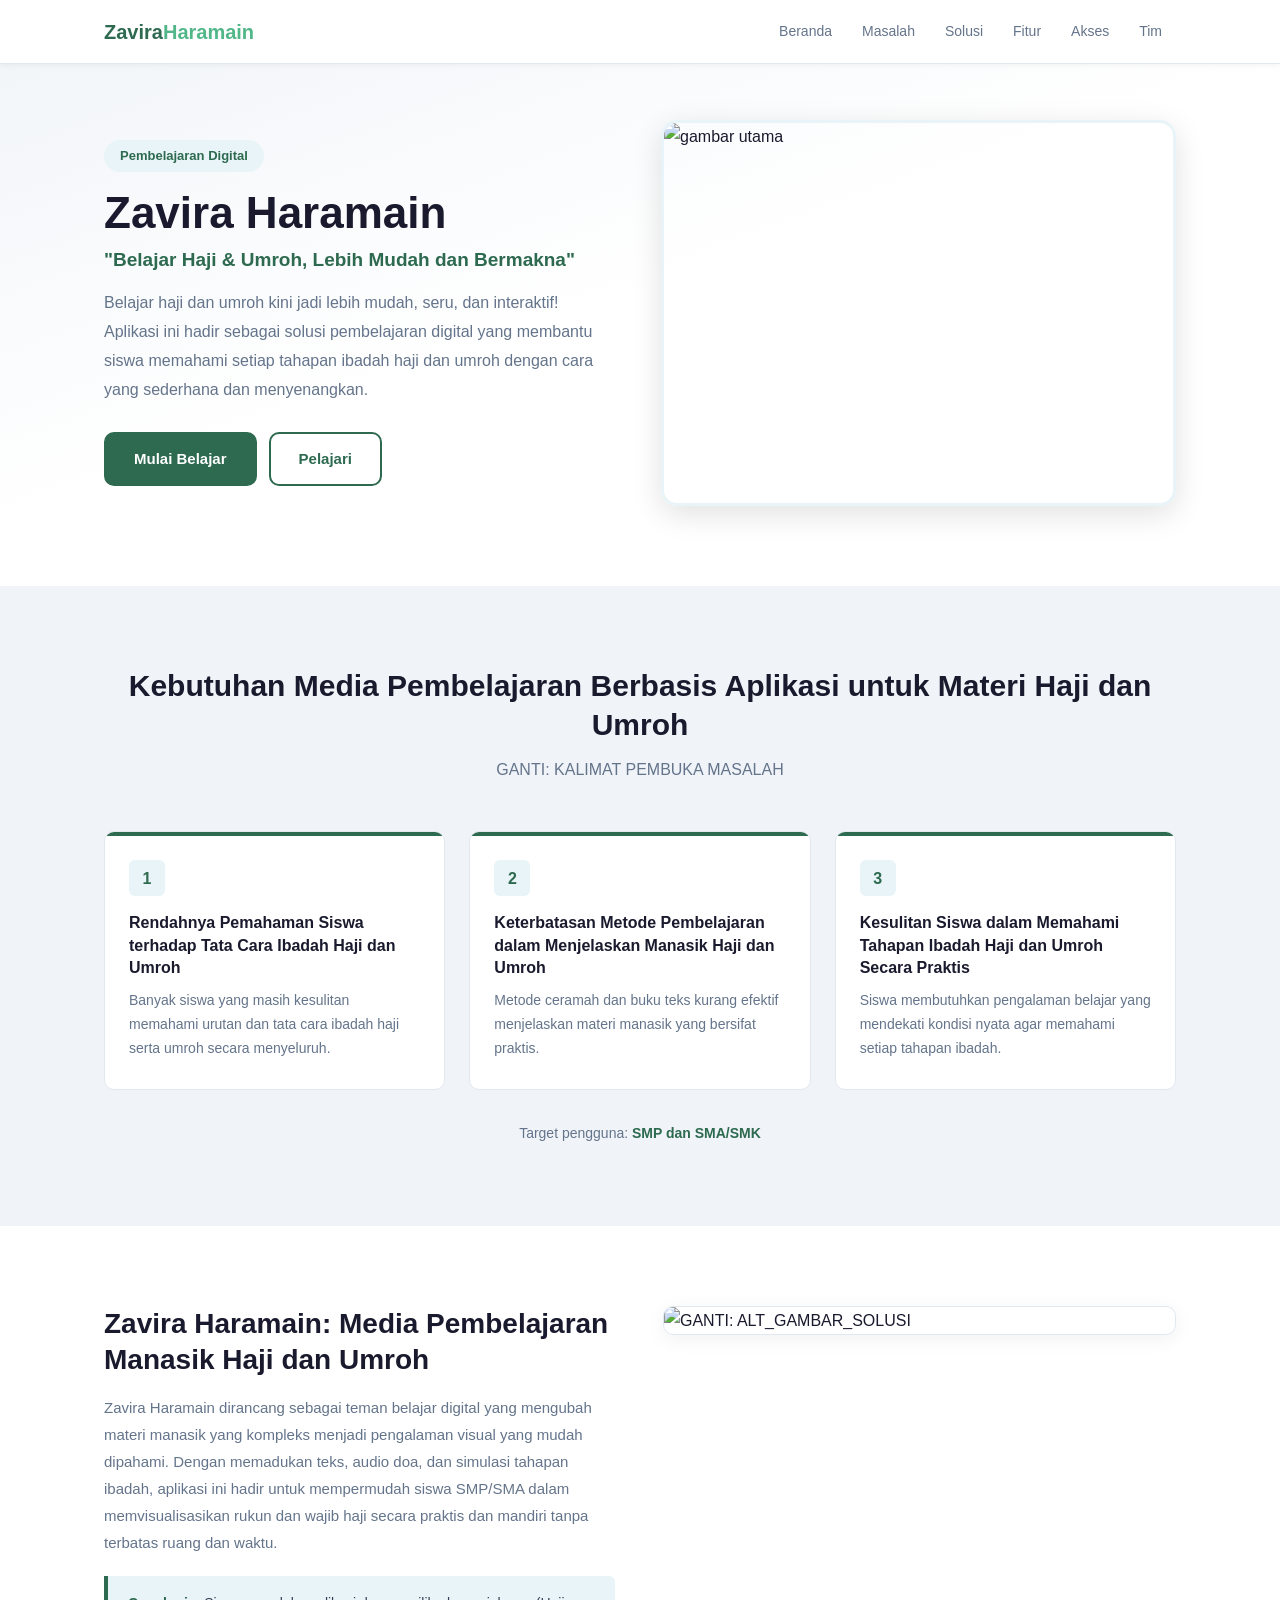
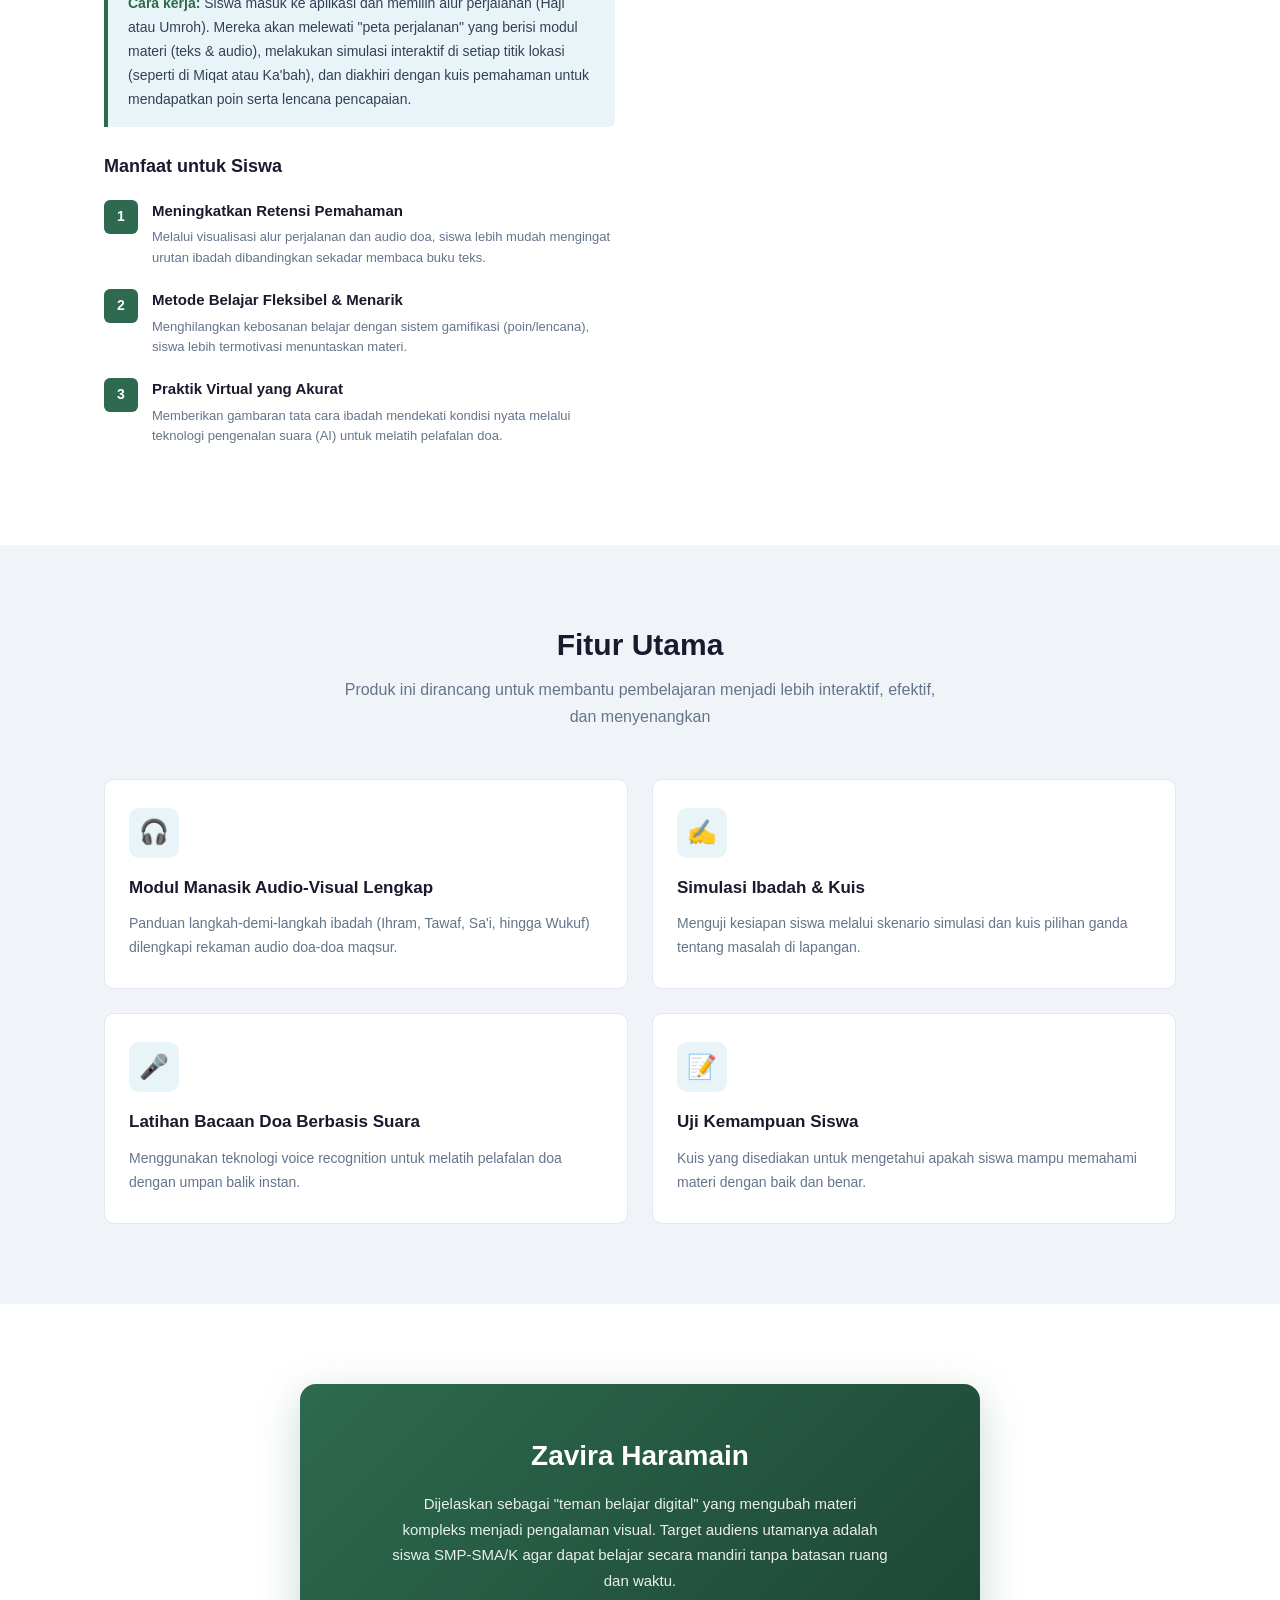
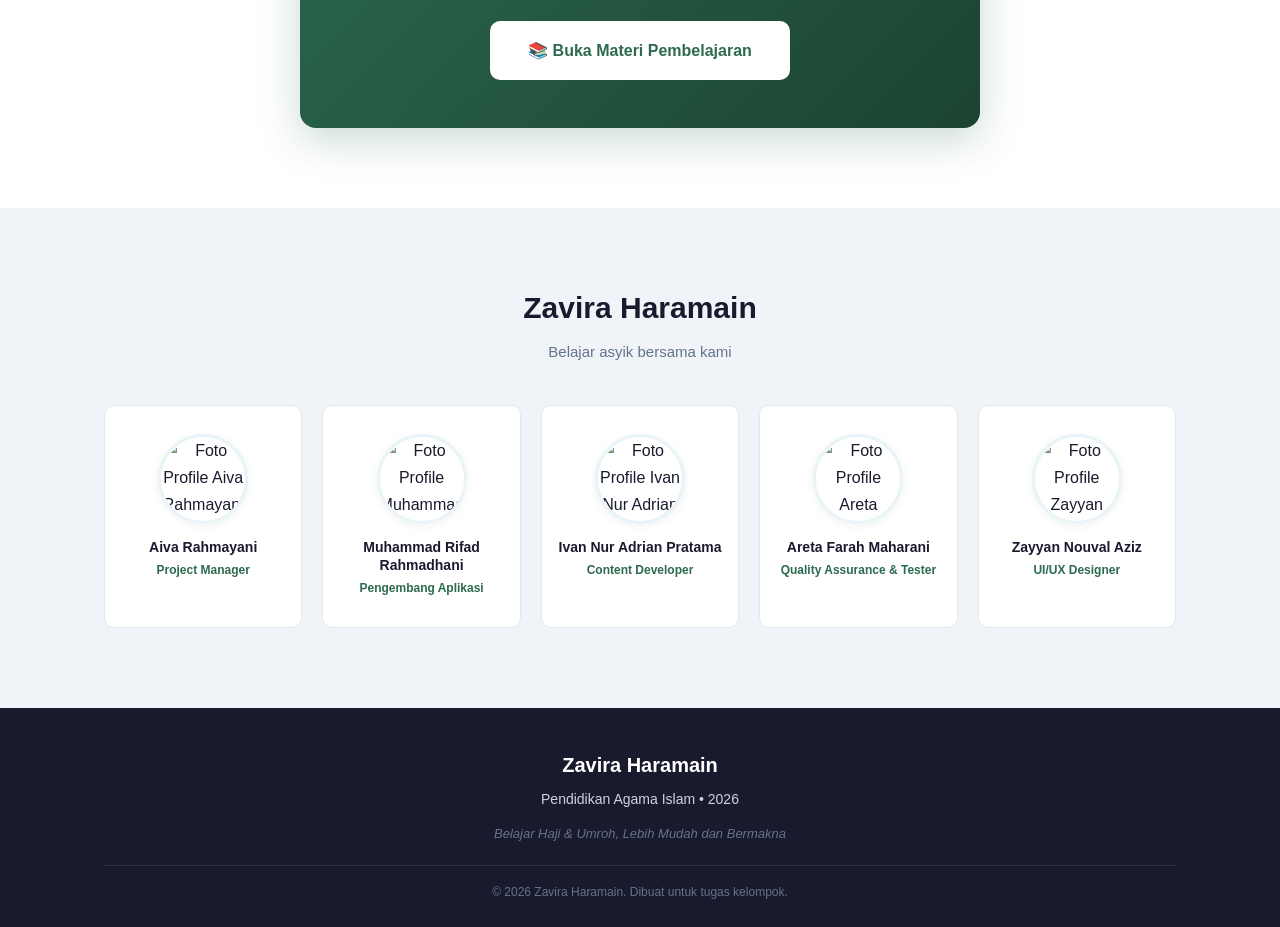
==== index.html @ 63aa4650 "Add files via upload" ====
<!DOCTYPE html>
<html lang="id">
<head>
    <meta charset="UTF-8">
    <meta name="viewport" content="width=device-width, initial-scale=1.0">
    <title>Zavira Haramain — Belajar Haji & Umroh</title>
    <!-- Menghubungkan ke file CSS eksternal -->
    <link rel="stylesheet" href="style.css">
</head>
<body>

    <!-- ================================
         NAVBAR
         Tetap di atas, berisi link ke section
         ================================ -->
    <nav class="navbar" id="navbar">
        <div class="container navbar-inner">
            <!-- Logo / Brand -->
            <a href="#hero" class="navbar-brand">Zavira<span>Haramain</span></a>

            <!-- Menu Navigasi -->
            <div class="navbar-menu" id="navbarMenu">
                <a href="#hero">Beranda</a>
                <a href="#masalah">Masalah</a>
                <a href="#solusi">Solusi</a>
                <a href="#fitur">Fitur</a>
                <a href="#akses">Akses</a>
                <a href="#tim">Tim</a>
            </div>

            <!-- Hamburger Menu (muncul di mobile) -->
            <button class="navbar-hamburger" id="navbarHamburger" aria-label="Menu navigasi">
                <span></span>
                <span></span>
                <span></span>
            </button>
        </div>
    </nav>

    <!-- ================================
         SECTION 1: HERO
         Layout 2 kolom: teks kiri, gambar kanan
         ================================ -->
    <section class="section hero" id="hero">
        <div class="container hero-inner">
            <div class="hero-text animate-on-scroll">
                <span class="hero-badge">Pembelajaran Digital</span>
                <h1 class="hero-title">Zavira Haramain</h1>
                <p class="hero-tagline">"Belajar Haji & Umroh, Lebih Mudah dan Bermakna"</p>
                <p class="hero-desc">
                    Belajar haji dan umroh kini jadi lebih mudah, seru, dan interaktif!
                    Aplikasi ini hadir sebagai solusi pembelajaran digital yang membantu
                    siswa memahami setiap tahapan ibadah haji dan umroh dengan cara
                    yang sederhana dan menyenangkan.
                </p>
                <div class="btn-group">
                    <a href="#akses" class="btn btn-primary">Mulai Belajar</a>
                    <a href="#masalah" class="btn btn-outline">Pelajari</a>
                </div>
            </div>
            <div class="hero-image animate-on-scroll">
                <img src="https://drive.google.com/uc?export=view&id=1K_6tNKHN63Ys8uHZ49PhXKnGrekxV0Iz"
                     alt="gambar utama">
            </div>
        </div>
    </section>

    <!-- ================================
         SECTION 2: MASALAH
         3 card masalah dalam grid
         ================================ -->
    <section class="section section-alt" id="masalah">
        <div class="container">
            <h2 class="section-title animate-on-scroll">
                Kebutuhan Media Pembelajaran Berbasis Aplikasi untuk Materi Haji dan Umroh
            </h2>
            <p class="section-desc animate-on-scroll">
                GANTI: KALIMAT PEMBUKA MASALAH
            </p>

            <div class="problem-cards">
                <!-- Masalah 1 -->
                <div class="problem-card animate-on-scroll">
                    <div class="problem-number">1</div>
                    <h3>Rendahnya Pemahaman Siswa terhadap Tata Cara Ibadah Haji dan Umroh</h3>
                    <p>Banyak siswa yang masih kesulitan memahami urutan dan tata cara ibadah haji serta umroh secara menyeluruh.</p>
                </div>
                <!-- Masalah 2 -->
                <div class="problem-card animate-on-scroll">
                    <div class="problem-number">2</div>
                    <h3>Keterbatasan Metode Pembelajaran dalam Menjelaskan Manasik Haji dan Umroh</h3>
                    <p>Metode ceramah dan buku teks kurang efektif menjelaskan materi manasik yang bersifat praktis.</p>
                </div>
                <!-- Masalah 3 -->
                <div class="problem-card animate-on-scroll">
                    <div class="problem-number">3</div>
                    <h3>Kesulitan Siswa dalam Memahami Tahapan Ibadah Haji dan Umroh Secara Praktis</h3>
                    <p>Siswa membutuhkan pengalaman belajar yang mendekati kondisi nyata agar memahami setiap tahapan ibadah.</p>
                </div>
            </div>

            <p class="problem-target animate-on-scroll">
                Target pengguna: <strong>SMP dan SMA/SMK</strong>
            </p>
        </div>
    </section>

    <!-- ================================
         SECTION 3: SOLUSI
         Teks kiri, gambar kanan
         ================================ -->
    <section class="section" id="solusi">
        <div class="container solusi-inner">
            <div class="solution-text animate-on-scroll">
                <h2>Zavira Haramain: Media Pembelajaran Manasik Haji dan Umroh</h2>
                <p>
                    Zavira Haramain dirancang sebagai teman belajar digital yang mengubah
                    materi manasik yang kompleks menjadi pengalaman visual yang mudah dipahami.
                    Dengan memadukan teks, audio doa, dan simulasi tahapan ibadah, aplikasi
                    ini hadir untuk mempermudah siswa SMP/SMA dalam memvisualisasikan rukun
                    dan wajib haji secara praktis dan mandiri tanpa terbatas ruang dan waktu.
                </p>
                <div class="solution-cara">
                    <strong>Cara kerja:</strong> Siswa masuk ke aplikasi dan memilih alur
                    perjalanan (Haji atau Umroh). Mereka akan melewati "peta perjalanan"
                    yang berisi modul materi (teks & audio), melakukan simulasi interaktif
                    di setiap titik lokasi (seperti di Miqat atau Ka'bah), dan diakhiri
                    dengan kuis pemahaman untuk mendapatkan poin serta lencana pencapaian.
                </div>
                <div class="solution-benefits">
                    <h3>Manfaat untuk Siswa</h3>
                    <div class="benefit-item">
                        <div class="benefit-icon">1</div>
                        <div>
                            <h4>Meningkatkan Retensi Pemahaman</h4>
                            <p>Melalui visualisasi alur perjalanan dan audio doa, siswa lebih mudah mengingat urutan ibadah dibandingkan sekadar membaca buku teks.</p>
                        </div>
                    </div>
                    <div class="benefit-item">
                        <div class="benefit-icon">2</div>
                        <div>
                            <h4>Metode Belajar Fleksibel & Menarik</h4>
                            <p>Menghilangkan kebosanan belajar dengan sistem gamifikasi (poin/lencana), siswa lebih termotivasi menuntaskan materi.</p>
                        </div>
                    </div>
                    <div class="benefit-item">
                        <div class="benefit-icon">3</div>
                        <div>
                            <h4>Praktik Virtual yang Akurat</h4>
                            <p>Memberikan gambaran tata cara ibadah mendekati kondisi nyata melalui teknologi pengenalan suara (AI) untuk melatih pelafalan doa.</p>
                        </div>
                    </div>
                </div>
            </div>
            <div class="solution-image animate-on-scroll">
                <img src="https://i.ibb.co.com/tMdWK4Q1/Chat-GPT-Image-28-Apr-2026-22-01-22.png"
                     alt="GANTI: ALT_GAMBAR_SOLUSI">
            </div>
        </div>
    </section>

    <!-- ================================
         SECTION 4: FITUR UTAMA
         Grid 2x2 card fitur
         ================================ -->
    <section class="section section-alt" id="fitur">
        <div class="container">
            <h2 class="section-title animate-on-scroll">Fitur Utama</h2>
            <p class="section-desc animate-on-scroll">
                Produk ini dirancang untuk membantu pembelajaran menjadi lebih interaktif, efektif, dan menyenangkan
            </p>
            <div class="features-grid">
                <div class="feature-card animate-on-scroll">
                    <div class="feature-icon">&#127911;</div>
                    <h3>Modul Manasik Audio-Visual Lengkap</h3>
                    <p>Panduan langkah-demi-langkah ibadah (Ihram, Tawaf, Sa'i, hingga Wukuf) dilengkapi rekaman audio doa-doa maqsur.</p>
                </div>
                <div class="feature-card animate-on-scroll">
                    <div class="feature-icon">&#9997;&#65039;</div>
                    <h3>Simulasi Ibadah & Kuis</h3>
                    <p>Menguji kesiapan siswa melalui skenario simulasi dan kuis pilihan ganda tentang masalah di lapangan.</p>
                </div>
                <div class="feature-card animate-on-scroll">
                    <div class="feature-icon">&#127908;</div>
                    <h3>Latihan Bacaan Doa Berbasis Suara</h3>
                    <p>Menggunakan teknologi voice recognition untuk melatih pelafalan doa dengan umpan balik instan.</p>
                </div>
                <div class="feature-card animate-on-scroll">
                    <div class="feature-icon">&#128221;</div>
                    <h3>Uji Kemampuan Siswa</h3>
                    <p>Kuis yang disediakan untuk mengetahui apakah siswa mampu memahami materi dengan baik dan benar.</p>
                </div>
            </div>
        </div>
    </section>

    <!-- ================================
         SECTION 5: AKSES PRODUK / DEMO
         Tombol akses yang menonjol
         ================================ -->
    <section class="section" id="akses">
        <div class="container">
            <div class="access-section animate-on-scroll">
                <div class="access-card">
                    <h2>Zavira Haramain</h2>
                    <p>
                        Dijelaskan sebagai "teman belajar digital" yang mengubah materi
                        kompleks menjadi pengalaman visual. Target audiens utamanya adalah
                        siswa SMP-SMA/K agar dapat belajar secara mandiri tanpa batasan
                        ruang dan waktu.
                    </p>
                    <!-- Tombol akses: mengarah ke belajar.html -->
                    <a href="belajar.html" class="btn btn-access">&#128218; Buka Materi Pembelajaran</a>
                </div>
            </div>
        </div>
    </section>

    <!-- ================================
         SECTION 6: TIM
         Card anggota dengan foto bulat
         ================================ -->
    <section class="section section-alt" id="tim">
        <div class="container">
            <h2 class="section-title animate-on-scroll">Zavira Haramain</h2>
            <p class="team-subtitle animate-on-scroll">Belajar asyik bersama kami</p>
            <div class="team-grid">
                <div class="team-card animate-on-scroll">
                    <img src="https://i.ibb.co.com/hRMTFq5f/Whats-App-Image-2026-04-20-at-08-05-43.jpg"
                         alt="Foto Profile Aiva Rahmayani" class="team-photo">
                    <h3>Aiva Rahmayani</h3>
                    <p class="role">Project Manager</p>
                </div>
                <div class="team-card animate-on-scroll">
                    <img src="https://i.ibb.co.com/DgbrDnhr/foto-rifad.jpg"
                         alt="Foto Profile Muhammad Rifad Ramadhani" class="team-photo">
                    <h3>Muhammad Rifad Rahmadhani</h3>
                    <p class="role">Pengembang Aplikasi</p>
                </div>
                <div class="team-card animate-on-scroll">
                    <img src="https://i.ibb.co.com/xq7KNdT9/Whats-App-Image-2026-04-20-at-08-05-28-1.jpg"
                         alt="Foto Profile Ivan Nur Adrian Pratama" class="team-photo">
                    <h3>Ivan Nur Adrian Pratama</h3>
                    <p class="role">Content Developer</p>
                </div>
                <div class="team-card animate-on-scroll">
                    <img src="https://i.ibb.co.com/ZRxQ8wc7/Whats-App-Image-2026-04-20-at-07-52-37.jpg"
                         alt="Foto Profile Areta Farah Maharani" class="team-photo">
                    <h3>Areta Farah Maharani</h3>
                    <p class="role">Quality Assurance & Tester</p>
                </div>
                <div class="team-card animate-on-scroll">
                    <img src="https://i.ibb.co.com/TDTFQJ3z/Whats-App-Image-2026-04-27-at-08-12-54.jpg"
                         alt="Foto Profile Zayyan Nouval Aziz" class="team-photo">
                    <h3>Zayyan Nouval Aziz</h3>
                    <p class="role">UI/UX Designer</p>
                </div>
            </div>
        </div>
    </section>

    <!-- ================================
         SECTION 7: FOOTER
         ================================ -->
    <footer class="footer">
        <div class="container">
            <div class="footer-content">
                <p class="footer-brand">Zavira Haramain</p>
                <p class="footer-info">Pendidikan Agama Islam &bull; 2026</p>
                <p class="footer-tagline">Belajar Haji & Umroh, Lebih Mudah dan Bermakna</p>
                <hr class="footer-divider">
                <p class="footer-copy">&copy; 2026 Zavira Haramain. Dibuat untuk tugas kelompok.</p>
            </div>
        </div>
    </footer>

    <!-- Menghubungkan ke file JS eksternal -->
    <script src="script.js"></script>
</body>
</html>
---- style.css ----
/* ============================================
   STYLE.CSS — Zavira Haramain

   CARA MENGGANTI WARNA:
   Ubah nilai variabel di bagian :root di bawah.
   Semua warna menggunakan variabel, cukup ganti
   di satu tempat saja dan seluruh website berubah.
   ============================================ */

/* ========================
   VARIABEL WARNA
   Sesuaikan warna di sini
   ======================== */
:root {
    /* Warna Utama / Primary */
    --primary: #2d6a4f;
    --primary-dark: #1b4332;
    --primary-light: #52b788;

    /* Warna Sekunder / Secondary */
    --secondary: #1e3a5f;
    --secondary-light: #e8f4f8;

    /* Warna Aksen */
    --accent: #64748b;
    --accent-light: #f1f5f9;

    /* Warna Background */
    --bg-main: #ffffff;
    --bg-section: #f0f4f8;
    --bg-card: #e8f4f8;

    /* Warna Teks */
    --text-primary: #1a1a2e;
    --text-secondary: #ffffff;
    --text-muted: #64748b;

    /* Warna Tambahan */
    --border-color: #e2e8f0;
    --shadow-soft: rgba(0, 0, 0, 0.06);
    --shadow-medium: rgba(0, 0, 0, 0.12);

    /* Border Radius */
    --radius-sm: 6px;
    --radius-md: 10px;
    --radius-lg: 16px;
    --radius-full: 50%;

    /* Transisi */
    --transition: 0.25s ease;
}

/* ========================
   RESET & BASE
   Menghapus margin/padding default
   ======================== */
*,
*::before,
*::after {
    margin: 0;
    padding: 0;
    box-sizing: border-box;
}

html {
    scroll-behavior: smooth;
    scroll-padding-top: 72px;
}

body {
    font-family: -apple-system, BlinkMacSystemFont, 'Segoe UI', Roboto, Arial, sans-serif;
    background-color: var(--bg-main);
    color: var(--text-primary);
    line-height: 1.7;
    overflow-x: hidden;
}

img {
    max-width: 100%;
    height: auto;
    display: block;
}

a {
    text-decoration: none;
    color: inherit;
    transition: var(--transition);
}

ul, ol {
    list-style: none;
}

/* ========================
   CONTAINER
   Membatasi lebar konten
   ======================== */
.container {
    width: 100%;
    max-width: 1120px;
    margin: 0 auto;
    padding: 0 24px;
}

/* ========================
   SECTION UMUM
   ======================== */
.section {
    padding: 80px 0;
}

.section-alt {
    background-color: var(--bg-section);
}

.section-title {
    font-size: 30px;
    font-weight: 800;
    text-align: center;
    margin-bottom: 12px;
    line-height: 1.3;
}

.section-desc {
    font-size: 16px;
    color: var(--text-muted);
    text-align: center;
    max-width: 620px;
    margin: 0 auto 48px;
    line-height: 1.7;
}

/* ========================
   ANIMASI SCROLL
   Elemen muncul saat discroll
   ======================== */
.animate-on-scroll {
    opacity: 0;
    transform: translateY(28px);
    transition: opacity 0.5s ease, transform 0.5s ease;
}

.animate-on-scroll.visible {
    opacity: 1;
    transform: translateY(0);
}

/* ========================
   NAVBAR
   ======================== */
.navbar {
    position: fixed;
    top: 0;
    left: 0;
    right: 0;
    height: 64px;
    background: var(--bg-main);
    border-bottom: 1px solid var(--border-color);
    z-index: 1000;
    box-shadow: 0 1px 6px var(--shadow-soft);
}

.navbar-inner {
    display: flex;
    align-items: center;
    justify-content: space-between;
    height: 100%;
}

.navbar-brand {
    font-size: 20px;
    font-weight: 800;
    color: var(--primary);
}

.navbar-brand span {
    color: var(--primary-light);
}

.navbar-menu {
    display: flex;
    align-items: center;
    gap: 2px;
}

.navbar-menu a {
    padding: 8px 14px;
    font-size: 14px;
    font-weight: 500;
    color: var(--accent);
    border-radius: var(--radius-sm);
}

.navbar-menu a:hover {
    color: var(--primary);
    background: var(--bg-section);
}

/* Hamburger Button */
.navbar-hamburger {
    display: none;
    background: none;
    border: 1px solid var(--border-color);
    border-radius: var(--radius-sm);
    width: 40px;
    height: 40px;
    cursor: pointer;
    flex-direction: column;
    align-items: center;
    justify-content: center;
    gap: 5px;
}

.navbar-hamburger span {
    display: block;
    width: 20px;
    height: 2px;
    background: var(--text-primary);
    border-radius: 2px;
    transition: var(--transition);
}

/* Animasi hamburger -> X */
.navbar-hamburger.active span:nth-child(1) {
    transform: rotate(45deg) translate(5px, 5px);
}

.navbar-hamburger.active span:nth-child(2) {
    opacity: 0;
}

.navbar-hamburger.active span:nth-child(3) {
    transform: rotate(-45deg) translate(5px, -5px);
}

/* ========================
   HERO SECTION
   2 kolom: teks kiri, gambar kanan
   ======================== */
.hero {
    padding-top: 120px;
    padding-bottom: 80px;
    background: linear-gradient(160deg, var(--bg-section) 0%, var(--bg-main) 50%);
}

.hero-inner {
    display: flex;
    align-items: center;
    gap: 48px;
}

.hero-text { flex: 1; }

.hero-badge {
    display: inline-block;
    background: var(--bg-card);
    color: var(--primary);
    padding: 5px 16px;
    border-radius: 20px;
    font-size: 13px;
    font-weight: 600;
    margin-bottom: 16px;
}

.hero-title {
    font-size: 44px;
    font-weight: 900;
    line-height: 1.15;
    margin-bottom: 8px;
}

.hero-tagline {
    font-size: 19px;
    font-weight: 600;
    color: var(--primary);
    margin-bottom: 16px;
    line-height: 1.4;
}

.hero-desc {
    font-size: 16px;
    color: var(--text-muted);
    line-height: 1.8;
    margin-bottom: 28px;
}

.hero-image {
    flex: 1;
    border-radius: var(--radius-lg);
    overflow: hidden;
    box-shadow: 0 8px 30px var(--shadow-medium);
    border: 3px solid var(--bg-card);
}

.hero-image img {
    width: 100%;
    height: 380px;
    object-fit: cover;
}

/* ========================
   TOMBOL
   ======================== */
.btn {
    display: inline-flex;
    align-items: center;
    gap: 8px;
    padding: 12px 28px;
    border-radius: var(--radius-md);
    font-size: 15px;
    font-weight: 700;
    cursor: pointer;
    border: 2px solid transparent;
    transition: var(--transition);
    text-align: center;
}

.btn-primary {
    background: var(--primary);
    color: var(--text-secondary);
    border-color: var(--primary);
}

.btn-primary:hover {
    background: var(--primary-dark);
    border-color: var(--primary-dark);
    transform: translateY(-2px);
    box-shadow: 0 4px 16px rgba(45, 106, 79, 0.3);
}

.btn-outline {
    background: transparent;
    color: var(--primary);
    border-color: var(--primary);
}

.btn-outline:hover {
    background: var(--primary);
    color: var(--text-secondary);
    transform: translateY(-2px);
}

.btn-access {
    background: var(--text-secondary);
    color: var(--primary);
    border-color: var(--text-secondary);
    font-size: 16px;
    padding: 14px 36px;
}

.btn-access:hover {
    background: #f0f0f0;
    transform: translateY(-2px);
    box-shadow: 0 6px 20px rgba(0, 0, 0, 0.15);
}

.btn-group {
    display: flex;
    gap: 12px;
    flex-wrap: wrap;
}

/* ========================
   SECTION MASALAH
   3 card dalam grid
   ======================== */
.problem-cards {
    display: grid;
    grid-template-columns: repeat(3, 1fr);
    gap: 24px;
}

.problem-card {
    background: var(--bg-main);
    border: 1px solid var(--border-color);
    border-radius: var(--radius-md);
    padding: 28px 24px;
    position: relative;
    overflow: hidden;
    transition: var(--transition);
}

/* Garis hijau di atas card */
.problem-card::before {
    content: '';
    position: absolute;
    top: 0;
    left: 0;
    right: 0;
    height: 4px;
    background: var(--primary);
}

.problem-card:hover {
    transform: translateY(-4px);
    box-shadow: 0 8px 24px var(--shadow-medium);
    border-color: var(--primary-light);
}

.problem-number {
    width: 36px;
    height: 36px;
    border-radius: var(--radius-sm);
    background: var(--bg-card);
    color: var(--primary);
    display: flex;
    align-items: center;
    justify-content: center;
    font-size: 16px;
    font-weight: 800;
    margin-bottom: 16px;
}

.problem-card h3 {
    font-size: 16px;
    font-weight: 700;
    margin-bottom: 10px;
    line-height: 1.4;
}

.problem-card p {
    font-size: 14px;
    color: var(--text-muted);
    line-height: 1.7;
}

.problem-target {
    text-align: center;
    margin-top: 32px;
    font-size: 14px;
    color: var(--text-muted);
}

.problem-target strong {
    color: var(--primary);
}

/* ========================
   SECTION SOLUSI
   Teks kiri, gambar kanan
   ======================== */
.solusi-inner {
    display: flex;
    align-items: flex-start;
    gap: 48px;
}

.solution-text { flex: 1; }

.solution-text h2 {
    font-size: 28px;
    font-weight: 800;
    margin-bottom: 16px;
    line-height: 1.3;
}

.solution-text > p {
    font-size: 15px;
    color: var(--text-muted);
    line-height: 1.8;
    margin-bottom: 12px;
}

.solution-cara {
    background: var(--bg-card);
    border-left: 4px solid var(--primary);
    border-radius: 0 var(--radius-sm) var(--radius-sm) 0;
    padding: 16px 20px;
    margin: 20px 0;
    font-size: 14px;
    color: #334155;
    line-height: 1.7;
}

.solution-cara strong {
    color: var(--primary);
}

.solution-benefits { margin-top: 24px; }

.solution-benefits h3 {
    font-size: 18px;
    font-weight: 700;
    margin-bottom: 16px;
}

.benefit-item {
    display: flex;
    gap: 14px;
    margin-bottom: 18px;
}

.benefit-icon {
    width: 34px;
    height: 34px;
    border-radius: var(--radius-sm);
    background: var(--primary);
    color: var(--text-secondary);
    display: flex;
    align-items: center;
    justify-content: center;
    font-size: 14px;
    font-weight: 700;
    flex-shrink: 0;
    margin-top: 2px;
}

.benefit-item h4 {
    font-size: 15px;
    font-weight: 700;
    margin-bottom: 4px;
}

.benefit-item p {
    font-size: 13px;
    color: var(--text-muted);
    line-height: 1.6;
}

.solution-image {
    flex: 1;
    border-radius: var(--radius-md);
    overflow: hidden;
    box-shadow: 0 4px 20px var(--shadow-soft);
    border: 1px solid var(--border-color);
}

.solution-image img {
    width: 100%;
    height: auto;
    object-fit: cover;
}

/* ========================
   SECTION FITUR
   Grid 2x2 card
   ======================== */
.features-grid {
    display: grid;
    grid-template-columns: repeat(2, 1fr);
    gap: 24px;
}

.feature-card {
    background: var(--bg-main);
    border: 1px solid var(--border-color);
    border-radius: var(--radius-md);
    padding: 28px 24px;
    transition: var(--transition);
}

.feature-card:hover {
    transform: translateY(-4px);
    box-shadow: 0 8px 24px var(--shadow-medium);
    border-color: var(--primary-light);
}

.feature-icon {
    width: 50px;
    height: 50px;
    border-radius: var(--radius-md);
    background: var(--bg-card);
    display: flex;
    align-items: center;
    justify-content: center;
    font-size: 24px;
    margin-bottom: 16px;
}

.feature-card h3 {
    font-size: 17px;
    font-weight: 700;
    margin-bottom: 10px;
}

.feature-card p {
    font-size: 14px;
    color: var(--text-muted);
    line-height: 1.7;
}

/* ========================
   SECTION AKSES / DEMO
   Tombol akses menonjol
   ======================== */
.access-section { text-align: center; }

.access-card {
    background: linear-gradient(135deg, var(--primary), var(--primary-dark));
    border-radius: var(--radius-lg);
    padding: 48px 40px;
    color: var(--text-secondary);
    max-width: 680px;
    margin: 0 auto;
    box-shadow: 0 12px 40px rgba(45, 106, 79, 0.25);
}

.access-card h2 {
    font-size: 28px;
    font-weight: 800;
    margin-bottom: 12px;
}

.access-card p {
    font-size: 15px;
    opacity: 0.9;
    line-height: 1.7;
    margin-bottom: 28px;
    max-width: 500px;
    margin-left: auto;
    margin-right: auto;
}

/* ========================
   SECTION TIM
   Card dengan foto bulat
   ======================== */
.team-subtitle {
    font-size: 15px;
    color: var(--text-muted);
    text-align: center;
    margin-bottom: 40px;
}

.team-grid {
    display: grid;
    grid-template-columns: repeat(5, 1fr);
    gap: 20px;
}

.team-card {
    background: var(--bg-main);
    border: 1px solid var(--border-color);
    border-radius: var(--radius-md);
    padding: 28px 16px;
    text-align: center;
    transition: var(--transition);
}

.team-card:hover {
    transform: translateY(-4px);
    box-shadow: 0 8px 24px var(--shadow-medium);
    border-color: var(--primary-light);
}

.team-photo {
    width: 90px;
    height: 90px;
    border-radius: var(--radius-full);
    object-fit: cover;
    margin: 0 auto 14px;
    border: 3px solid var(--bg-card);
    box-shadow: 0 2px 8px var(--shadow-soft);
}

.team-card h3 {
    font-size: 14px;
    font-weight: 700;
    margin-bottom: 4px;
    line-height: 1.3;
}

.team-card .role {
    font-size: 12px;
    color: var(--primary);
    font-weight: 600;
}

/* Fallback foto jika gagal dimuat */
.photo-fallback {
    width: 90px;
    height: 90px;
    border-radius: var(--radius-full);
    background: var(--bg-section);
    display: flex;
    align-items: center;
    justify-content: center;
    margin: 0 auto 14px;
    border: 3px solid var(--border-color);
    color: var(--accent);
    font-size: 30px;
}

/* ========================
   FOOTER
   ======================== */
.footer {
    background: var(--text-primary);
    color: #cbd5e1;
    padding: 40px 0 24px;
}

.footer-content { text-align: center; }

.footer-brand {
    font-size: 20px;
    font-weight: 800;
    color: var(--text-secondary);
    margin-bottom: 6px;
}

.footer-info {
    font-size: 14px;
    margin-bottom: 4px;
}

.footer-tagline {
    font-size: 13px;
    color: var(--accent);
    font-style: italic;
    margin-top: 12px;
}

.footer-divider {
    border: none;
    border-top: 1px solid rgba(255, 255, 255, 0.1);
    margin: 20px 0 16px;
}

.footer-copy {
    font-size: 12px;
    color: var(--accent);
}

/* ========================
   FALLBACK GAMBAR
   Tampilan jika gambar gagal dimuat
   ======================== */
.img-fallback {
    width: 100%;
    min-height: 200px;
    background: linear-gradient(135deg, #e2e8f0, #f1f5f9);
    display: flex;
    flex-direction: column;
    align-items: center;
    justify-content: center;
    color: var(--accent);
    font-size: 14px;
    gap: 8px;
    border-radius: var(--radius-md);
}

/* ========================
   RESPONSIVE — TABLET (max 900px)
   ======================== */
@media (max-width: 900px) {
    /* Menu mobile */
    .navbar-menu {
        display: none;
        position: fixed;
        top: 64px;
        left: 0;
        right: 0;
        background: var(--bg-main);
        border-bottom: 1px solid var(--border-color);
        flex-direction: column;
        padding: 16px 24px;
        gap: 4px;
        box-shadow: 0 8px 24px var(--shadow-medium);
    }

    .navbar-menu.show { display: flex; }

    .navbar-menu a {
        padding: 12px 16px;
        width: 100%;
    }

    .navbar-hamburger { display: flex; }

    /* Hero jadi 1 kolom */
    .hero-inner {
        flex-direction: column;
        text-align: center;
    }

    .hero-title { font-size: 32px; }
    .hero-tagline { font-size: 17px; }
    .hero-image img { height: 260px; }
    .btn-group { justify-content: center; }

    /* Card jadi 1 kolom */
    .problem-cards { grid-template-columns: 1fr; }
    .solusi-inner { flex-direction: column; }
    .features-grid { grid-template-columns: 1fr; }
    .team-grid { grid-template-columns: repeat(3, 1fr); }
    .section-title { font-size: 26px; }
}

/* ========================
   RESPONSIVE — MOBILE (max 600px)
   ======================== */
@media (max-width: 600px) {
    .container { padding: 0 16px; }
    .section { padding: 56px 0; }
    .hero { padding-top: 100px; padding-bottom: 56px; }
    .hero-title { font-size: 26px; }
    .hero-tagline { font-size: 15px; }
    .hero-image img { height: 200px; }
    .section-title { font-size: 22px; }
    .section-desc { font-size: 14px; }
    .btn { padding: 10px 22px; font-size: 14px; }
    .access-card { padding: 32px 20px; }
    .access-card h2 { font-size: 22px; }
    .team-grid { grid-template-columns: repeat(2, 1fr); gap: 12px; }
    .team-card { padding: 20px 12px; }
    .team-photo { width: 70px; height: 70px; }
    .photo-fallback { width: 70px; height: 70px; font-size: 22px; }
}
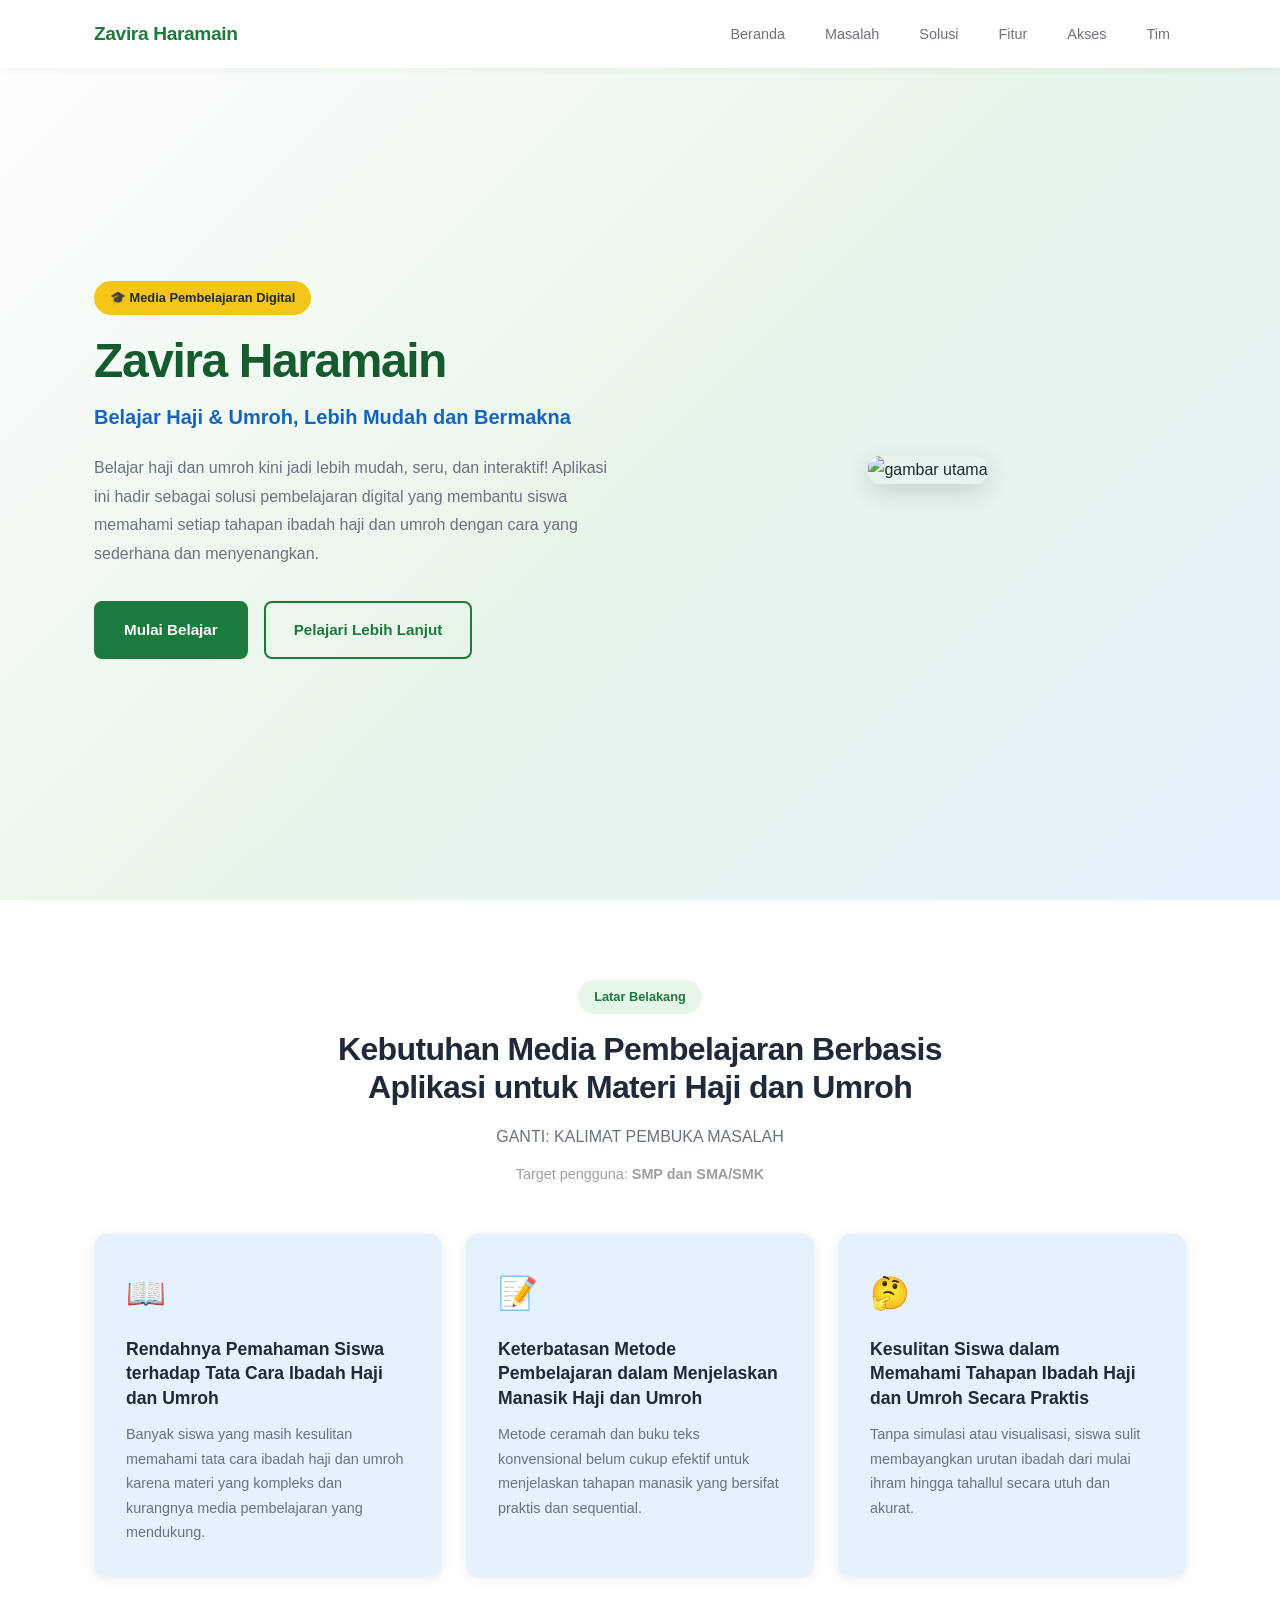
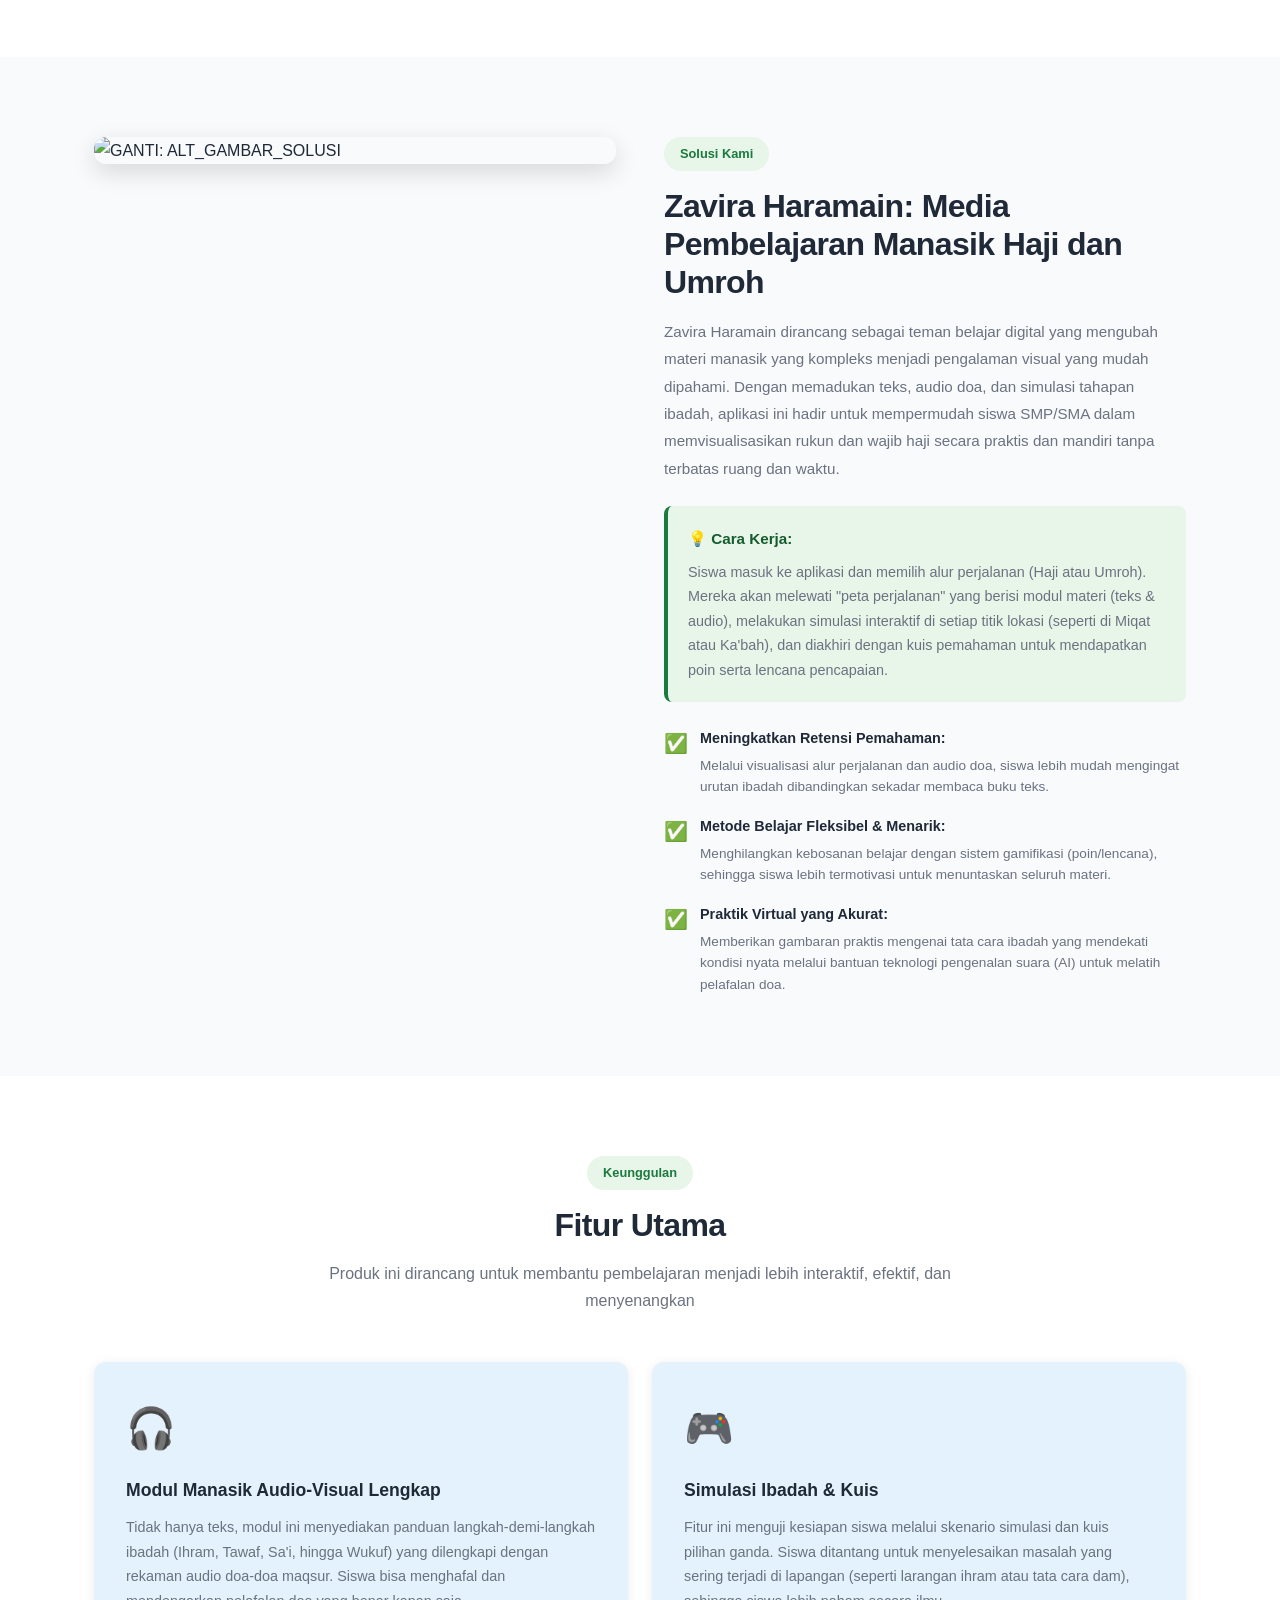
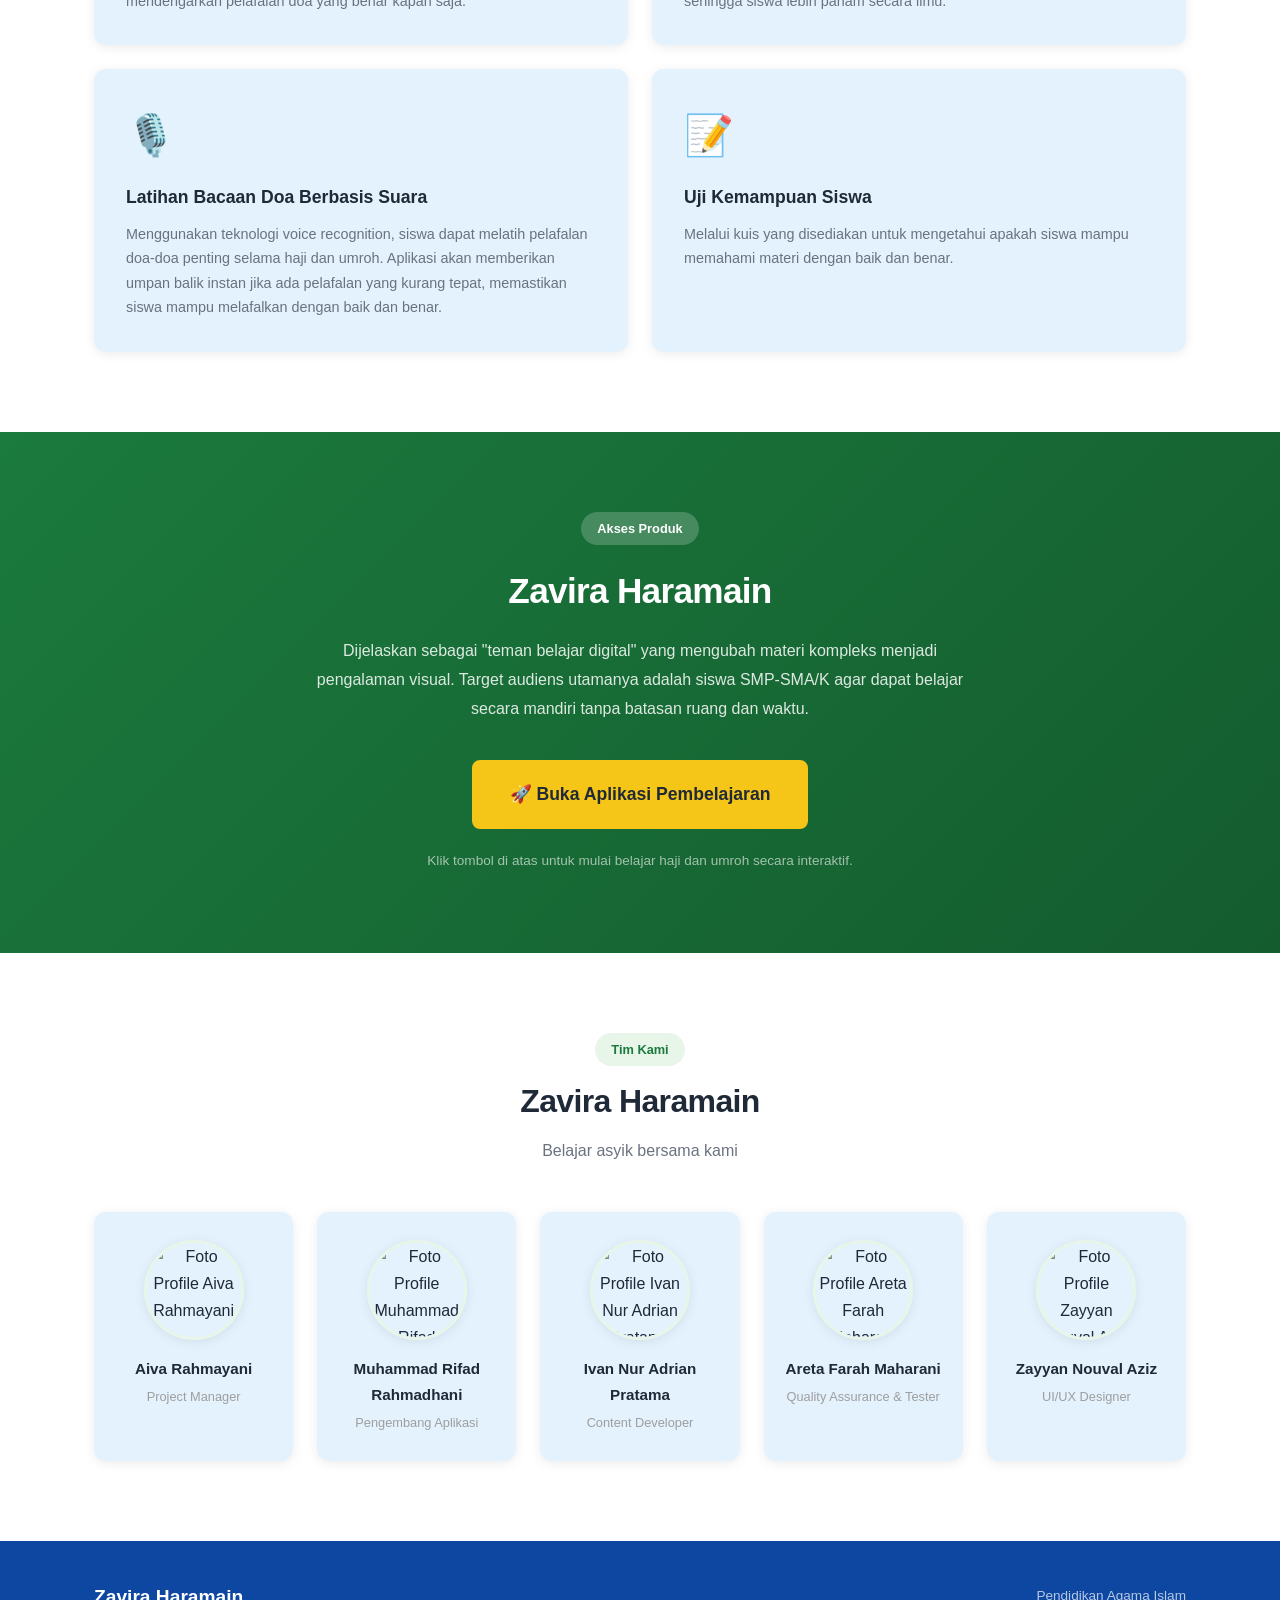
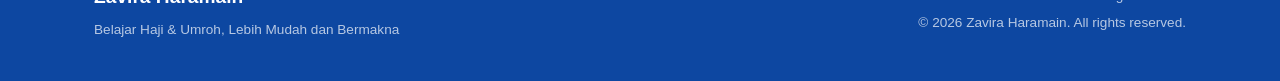
==== commit 2013b2b7: "Add files via upload" ====
--- a/index.html
+++ b/index.html
@@ -1,280 +1,309 @@
 <!DOCTYPE html>
 <html lang="id">
 <head>
-    <meta charset="UTF-8">
-    <meta name="viewport" content="width=device-width, initial-scale=1.0">
-    <title>Zavira Haramain — Belajar Haji & Umroh</title>
-    <!-- Menghubungkan ke file CSS eksternal -->
-    <link rel="stylesheet" href="style.css">
+  <meta charset="UTF-8">
+  <meta name="viewport" content="width=device-width, initial-scale=1.0">
+  <title>Zavira Haramain - Belajar Haji & Umroh</title>
+  <link rel="stylesheet" href="style.css">
 </head>
 <body>
 
-    <!-- ================================
-         NAVBAR
-         Tetap di atas, berisi link ke section
-         ================================ -->
-    <nav class="navbar" id="navbar">
-        <div class="container navbar-inner">
-            <!-- Logo / Brand -->
-            <a href="#hero" class="navbar-brand">Zavira<span>Haramain</span></a>
-
-            <!-- Menu Navigasi -->
-            <div class="navbar-menu" id="navbarMenu">
-                <a href="#hero">Beranda</a>
-                <a href="#masalah">Masalah</a>
-                <a href="#solusi">Solusi</a>
-                <a href="#fitur">Fitur</a>
-                <a href="#akses">Akses</a>
-                <a href="#tim">Tim</a>
+  <!-- ==================== NAVBAR ==================== -->
+  <nav class="navbar" id="navbar">
+    <div class="container navbar-inner">
+      <!-- Logo / Nama Produk -->
+      <a href="#hero" class="navbar-logo">Zavira Haramain</a>
+
+      <!-- Menu Desktop -->
+      <ul class="navbar-menu" id="navbarMenu">
+        <li><a href="#hero" class="nav-link">Beranda</a></li>
+        <li><a href="#masalah" class="nav-link">Masalah</a></li>
+        <li><a href="#solusi" class="nav-link">Solusi</a></li>
+        <li><a href="#fitur" class="nav-link">Fitur</a></li>
+        <li><a href="#akses" class="nav-link">Akses</a></li>
+        <li><a href="#tim" class="nav-link">Tim</a></li>
+      </ul>
+
+      <!-- Tombol Hamburger (Mobile) -->
+      <button class="hamburger" id="hamburger" aria-label="Menu navigasi">
+        <span class="hamburger-line"></span>
+        <span class="hamburger-line"></span>
+        <span class="hamburger-line"></span>
+      </button>
+    </div>
+  </nav>
+
+  <!-- ==================== HERO SECTION ==================== -->
+  <section class="hero" id="hero">
+    <div class="container hero-inner">
+      <!-- Kolom Kiri: Teks -->
+      <div class="hero-text animate-on-scroll">
+        <span class="hero-badge">🎓 Media Pembelajaran Digital</span>
+        <h1 class="hero-title">Zavira Haramain</h1>
+        <p class="hero-tagline">Belajar Haji & Umroh, Lebih Mudah dan Bermakna</p>
+        <p class="hero-desc">Belajar haji dan umroh kini jadi lebih mudah, seru, dan interaktif! Aplikasi ini hadir sebagai solusi pembelajaran digital yang membantu siswa memahami setiap tahapan ibadah haji dan umroh dengan cara yang sederhana dan menyenangkan.</p>
+        <div class="hero-buttons">
+          <a href="belajar.html" class="btn btn-primary">Mulai Belajar</a>
+          <a href="#solusi" class="btn btn-outline">Pelajari Lebih Lanjut</a>
+        </div>
+      </div>
+
+      <!-- Kolom Kanan: Gambar -->
+      <div class="hero-image animate-on-scroll">
+        <img
+          src="https://i.ibb.co.com/VpjPpQhT/Chat-GPT-Image-May-4-2026-09-10-22-AM.png"
+          alt="gambar utama"
+          class="hero-img"
+        >
+      </div>
+    </div>
+  </section>
+
+  <!-- ==================== MASALAH SECTION ==================== -->
+  <section class="section masalah" id="masalah">
+    <div class="container">
+      <div class="section-header animate-on-scroll">
+        <span class="section-badge">Latar Belakang</span>
+        <h2 class="section-title">Kebutuhan Media Pembelajaran Berbasis Aplikasi untuk Materi Haji dan Umroh</h2>
+        <!-- GANTI: KALIMAT PEMBUKA MASALAH -->
+        <p class="section-subtitle">GANTI: KALIMAT PEMBUKA MASALAH</p>
+        <p class="section-note">Target pengguna: <strong>SMP dan SMA/SMK</strong></p>
+      </div>
+
+      <div class="card-grid-3">
+        <!-- Card Masalah 1 -->
+        <div class="card animate-on-scroll">
+          <div class="card-icon">📖</div>
+          <h3 class="card-title">Rendahnya Pemahaman Siswa terhadap Tata Cara Ibadah Haji dan Umroh</h3>
+          <p class="card-desc">Banyak siswa yang masih kesulitan memahami tata cara ibadah haji dan umroh karena materi yang kompleks dan kurangnya media pembelajaran yang mendukung.</p>
+        </div>
+
+        <!-- Card Masalah 2 -->
+        <div class="card animate-on-scroll">
+          <div class="card-icon">📝</div>
+          <h3 class="card-title">Keterbatasan Metode Pembelajaran dalam Menjelaskan Manasik Haji dan Umroh</h3>
+          <p class="card-desc">Metode ceramah dan buku teks konvensional belum cukup efektif untuk menjelaskan tahapan manasik yang bersifat praktis dan sequential.</p>
+        </div>
+
+        <!-- Card Masalah 3 -->
+        <div class="card animate-on-scroll">
+          <div class="card-icon">🤔</div>
+          <h3 class="card-title">Kesulitan Siswa dalam Memahami Tahapan Ibadah Haji dan Umroh Secara Praktis</h3>
+          <p class="card-desc">Tanpa simulasi atau visualisasi, siswa sulit membayangkan urutan ibadah dari mulai ihram hingga tahallul secara utuh dan akurat.</p>
+        </div>
+      </div>
+    </div>
+  </section>
+
+  <!-- ==================== SOLUSI SECTION ==================== -->
+  <section class="section solusi" id="solusi">
+    <div class="container">
+      <div class="solusi-inner">
+        <!-- Kolom Gambar -->
+        <div class="solusi-image animate-on-scroll">
+          <img
+            src="https://i.ibb.co.com/tMdWK4Q1/Chat-GPT-Image-28-Apr-2026-22-01-22.png"
+            alt="GANTI: ALT_GAMBAR_SOLUSI"
+            class="solusi-img"
+          >
+        </div>
+
+        <!-- Kolom Teks -->
+        <div class="solusi-text animate-on-scroll">
+          <span class="section-badge">Solusi Kami</span>
+          <h2 class="section-title">Zavira Haramain: Media Pembelajaran Manasik Haji dan Umroh</h2>
+          <p class="solusi-desc">Zavira Haramain dirancang sebagai teman belajar digital yang mengubah materi manasik yang kompleks menjadi pengalaman visual yang mudah dipahami. Dengan memadukan teks, audio doa, dan simulasi tahapan ibadah, aplikasi ini hadir untuk mempermudah siswa SMP/SMA dalam memvisualisasikan rukun dan wajib haji secara praktis dan mandiri tanpa terbatas ruang dan waktu.</p>
+
+          <div class="solusi-cara">
+            <h4 class="solusi-cara-title">💡 Cara Kerja:</h4>
+            <p>Siswa masuk ke aplikasi dan memilih alur perjalanan (Haji atau Umroh). Mereka akan melewati "peta perjalanan" yang berisi modul materi (teks & audio), melakukan simulasi interaktif di setiap titik lokasi (seperti di Miqat atau Ka'bah), dan diakhiri dengan kuis pemahaman untuk mendapatkan poin serta lencana pencapaian.</p>
+          </div>
+
+          <!-- Daftar Manfaat -->
+          <div class="manfaat-list">
+            <div class="manfaat-item">
+              <span class="manfaat-icon">✅</span>
+              <div>
+                <strong>Meningkatkan Retensi Pemahaman:</strong>
+                <p>Melalui visualisasi alur perjalanan dan audio doa, siswa lebih mudah mengingat urutan ibadah dibandingkan sekadar membaca buku teks.</p>
+              </div>
             </div>
-
-            <!-- Hamburger Menu (muncul di mobile) -->
-            <button class="navbar-hamburger" id="navbarHamburger" aria-label="Menu navigasi">
-                <span></span>
-                <span></span>
-                <span></span>
-            </button>
-        </div>
-    </nav>
-
-    <!-- ================================
-         SECTION 1: HERO
-         Layout 2 kolom: teks kiri, gambar kanan
-         ================================ -->
-    <section class="section hero" id="hero">
-        <div class="container hero-inner">
-            <div class="hero-text animate-on-scroll">
-                <span class="hero-badge">Pembelajaran Digital</span>
-                <h1 class="hero-title">Zavira Haramain</h1>
-                <p class="hero-tagline">"Belajar Haji & Umroh, Lebih Mudah dan Bermakna"</p>
-                <p class="hero-desc">
-                    Belajar haji dan umroh kini jadi lebih mudah, seru, dan interaktif!
-                    Aplikasi ini hadir sebagai solusi pembelajaran digital yang membantu
-                    siswa memahami setiap tahapan ibadah haji dan umroh dengan cara
-                    yang sederhana dan menyenangkan.
-                </p>
-                <div class="btn-group">
-                    <a href="#akses" class="btn btn-primary">Mulai Belajar</a>
-                    <a href="#masalah" class="btn btn-outline">Pelajari</a>
-                </div>
+            <div class="manfaat-item">
+              <span class="manfaat-icon">✅</span>
+              <div>
+                <strong>Metode Belajar Fleksibel & Menarik:</strong>
+                <p>Menghilangkan kebosanan belajar dengan sistem gamifikasi (poin/lencana), sehingga siswa lebih termotivasi untuk menuntaskan seluruh materi.</p>
+              </div>
             </div>
-            <div class="hero-image animate-on-scroll">
-                <img src="https://drive.google.com/uc?export=view&id=1K_6tNKHN63Ys8uHZ49PhXKnGrekxV0Iz"
-                     alt="gambar utama">
+            <div class="manfaat-item">
+              <span class="manfaat-icon">✅</span>
+              <div>
+                <strong>Praktik Virtual yang Akurat:</strong>
+                <p>Memberikan gambaran praktis mengenai tata cara ibadah yang mendekati kondisi nyata melalui bantuan teknologi pengenalan suara (AI) untuk melatih pelafalan doa.</p>
+              </div>
             </div>
-        </div>
-    </section>
-
-    <!-- ================================
-         SECTION 2: MASALAH
-         3 card masalah dalam grid
-         ================================ -->
-    <section class="section section-alt" id="masalah">
-        <div class="container">
-            <h2 class="section-title animate-on-scroll">
-                Kebutuhan Media Pembelajaran Berbasis Aplikasi untuk Materi Haji dan Umroh
-            </h2>
-            <p class="section-desc animate-on-scroll">
-                GANTI: KALIMAT PEMBUKA MASALAH
-            </p>
-
-            <div class="problem-cards">
-                <!-- Masalah 1 -->
-                <div class="problem-card animate-on-scroll">
-                    <div class="problem-number">1</div>
-                    <h3>Rendahnya Pemahaman Siswa terhadap Tata Cara Ibadah Haji dan Umroh</h3>
-                    <p>Banyak siswa yang masih kesulitan memahami urutan dan tata cara ibadah haji serta umroh secara menyeluruh.</p>
-                </div>
-                <!-- Masalah 2 -->
-                <div class="problem-card animate-on-scroll">
-                    <div class="problem-number">2</div>
-                    <h3>Keterbatasan Metode Pembelajaran dalam Menjelaskan Manasik Haji dan Umroh</h3>
-                    <p>Metode ceramah dan buku teks kurang efektif menjelaskan materi manasik yang bersifat praktis.</p>
-                </div>
-                <!-- Masalah 3 -->
-                <div class="problem-card animate-on-scroll">
-                    <div class="problem-number">3</div>
-                    <h3>Kesulitan Siswa dalam Memahami Tahapan Ibadah Haji dan Umroh Secara Praktis</h3>
-                    <p>Siswa membutuhkan pengalaman belajar yang mendekati kondisi nyata agar memahami setiap tahapan ibadah.</p>
-                </div>
-            </div>
-
-            <p class="problem-target animate-on-scroll">
-                Target pengguna: <strong>SMP dan SMA/SMK</strong>
-            </p>
-        </div>
-    </section>
-
-    <!-- ================================
-         SECTION 3: SOLUSI
-         Teks kiri, gambar kanan
-         ================================ -->
-    <section class="section" id="solusi">
-        <div class="container solusi-inner">
-            <div class="solution-text animate-on-scroll">
-                <h2>Zavira Haramain: Media Pembelajaran Manasik Haji dan Umroh</h2>
-                <p>
-                    Zavira Haramain dirancang sebagai teman belajar digital yang mengubah
-                    materi manasik yang kompleks menjadi pengalaman visual yang mudah dipahami.
-                    Dengan memadukan teks, audio doa, dan simulasi tahapan ibadah, aplikasi
-                    ini hadir untuk mempermudah siswa SMP/SMA dalam memvisualisasikan rukun
-                    dan wajib haji secara praktis dan mandiri tanpa terbatas ruang dan waktu.
-                </p>
-                <div class="solution-cara">
-                    <strong>Cara kerja:</strong> Siswa masuk ke aplikasi dan memilih alur
-                    perjalanan (Haji atau Umroh). Mereka akan melewati "peta perjalanan"
-                    yang berisi modul materi (teks & audio), melakukan simulasi interaktif
-                    di setiap titik lokasi (seperti di Miqat atau Ka'bah), dan diakhiri
-                    dengan kuis pemahaman untuk mendapatkan poin serta lencana pencapaian.
-                </div>
-                <div class="solution-benefits">
-                    <h3>Manfaat untuk Siswa</h3>
-                    <div class="benefit-item">
-                        <div class="benefit-icon">1</div>
-                        <div>
-                            <h4>Meningkatkan Retensi Pemahaman</h4>
-                            <p>Melalui visualisasi alur perjalanan dan audio doa, siswa lebih mudah mengingat urutan ibadah dibandingkan sekadar membaca buku teks.</p>
-                        </div>
-                    </div>
-                    <div class="benefit-item">
-                        <div class="benefit-icon">2</div>
-                        <div>
-                            <h4>Metode Belajar Fleksibel & Menarik</h4>
-                            <p>Menghilangkan kebosanan belajar dengan sistem gamifikasi (poin/lencana), siswa lebih termotivasi menuntaskan materi.</p>
-                        </div>
-                    </div>
-                    <div class="benefit-item">
-                        <div class="benefit-icon">3</div>
-                        <div>
-                            <h4>Praktik Virtual yang Akurat</h4>
-                            <p>Memberikan gambaran tata cara ibadah mendekati kondisi nyata melalui teknologi pengenalan suara (AI) untuk melatih pelafalan doa.</p>
-                        </div>
-                    </div>
-                </div>
-            </div>
-            <div class="solution-image animate-on-scroll">
-                <img src="https://i.ibb.co.com/tMdWK4Q1/Chat-GPT-Image-28-Apr-2026-22-01-22.png"
-                     alt="GANTI: ALT_GAMBAR_SOLUSI">
-            </div>
-        </div>
-    </section>
-
-    <!-- ================================
-         SECTION 4: FITUR UTAMA
-         Grid 2x2 card fitur
-         ================================ -->
-    <section class="section section-alt" id="fitur">
-        <div class="container">
-            <h2 class="section-title animate-on-scroll">Fitur Utama</h2>
-            <p class="section-desc animate-on-scroll">
-                Produk ini dirancang untuk membantu pembelajaran menjadi lebih interaktif, efektif, dan menyenangkan
-            </p>
-            <div class="features-grid">
-                <div class="feature-card animate-on-scroll">
-                    <div class="feature-icon">&#127911;</div>
-                    <h3>Modul Manasik Audio-Visual Lengkap</h3>
-                    <p>Panduan langkah-demi-langkah ibadah (Ihram, Tawaf, Sa'i, hingga Wukuf) dilengkapi rekaman audio doa-doa maqsur.</p>
-                </div>
-                <div class="feature-card animate-on-scroll">
-                    <div class="feature-icon">&#9997;&#65039;</div>
-                    <h3>Simulasi Ibadah & Kuis</h3>
-                    <p>Menguji kesiapan siswa melalui skenario simulasi dan kuis pilihan ganda tentang masalah di lapangan.</p>
-                </div>
-                <div class="feature-card animate-on-scroll">
-                    <div class="feature-icon">&#127908;</div>
-                    <h3>Latihan Bacaan Doa Berbasis Suara</h3>
-                    <p>Menggunakan teknologi voice recognition untuk melatih pelafalan doa dengan umpan balik instan.</p>
-                </div>
-                <div class="feature-card animate-on-scroll">
-                    <div class="feature-icon">&#128221;</div>
-                    <h3>Uji Kemampuan Siswa</h3>
-                    <p>Kuis yang disediakan untuk mengetahui apakah siswa mampu memahami materi dengan baik dan benar.</p>
-                </div>
-            </div>
-        </div>
-    </section>
-
-    <!-- ================================
-         SECTION 5: AKSES PRODUK / DEMO
-         Tombol akses yang menonjol
-         ================================ -->
-    <section class="section" id="akses">
-        <div class="container">
-            <div class="access-section animate-on-scroll">
-                <div class="access-card">
-                    <h2>Zavira Haramain</h2>
-                    <p>
-                        Dijelaskan sebagai "teman belajar digital" yang mengubah materi
-                        kompleks menjadi pengalaman visual. Target audiens utamanya adalah
-                        siswa SMP-SMA/K agar dapat belajar secara mandiri tanpa batasan
-                        ruang dan waktu.
-                    </p>
-                    <!-- Tombol akses: mengarah ke belajar.html -->
-                    <a href="belajar.html" class="btn btn-access">&#128218; Buka Materi Pembelajaran</a>
-                </div>
-            </div>
-        </div>
-    </section>
-
-    <!-- ================================
-         SECTION 6: TIM
-         Card anggota dengan foto bulat
-         ================================ -->
-    <section class="section section-alt" id="tim">
-        <div class="container">
-            <h2 class="section-title animate-on-scroll">Zavira Haramain</h2>
-            <p class="team-subtitle animate-on-scroll">Belajar asyik bersama kami</p>
-            <div class="team-grid">
-                <div class="team-card animate-on-scroll">
-                    <img src="https://i.ibb.co.com/hRMTFq5f/Whats-App-Image-2026-04-20-at-08-05-43.jpg"
-                         alt="Foto Profile Aiva Rahmayani" class="team-photo">
-                    <h3>Aiva Rahmayani</h3>
-                    <p class="role">Project Manager</p>
-                </div>
-                <div class="team-card animate-on-scroll">
-                    <img src="https://i.ibb.co.com/DgbrDnhr/foto-rifad.jpg"
-                         alt="Foto Profile Muhammad Rifad Ramadhani" class="team-photo">
-                    <h3>Muhammad Rifad Rahmadhani</h3>
-                    <p class="role">Pengembang Aplikasi</p>
-                </div>
-                <div class="team-card animate-on-scroll">
-                    <img src="https://i.ibb.co.com/xq7KNdT9/Whats-App-Image-2026-04-20-at-08-05-28-1.jpg"
-                         alt="Foto Profile Ivan Nur Adrian Pratama" class="team-photo">
-                    <h3>Ivan Nur Adrian Pratama</h3>
-                    <p class="role">Content Developer</p>
-                </div>
-                <div class="team-card animate-on-scroll">
-                    <img src="https://i.ibb.co.com/ZRxQ8wc7/Whats-App-Image-2026-04-20-at-07-52-37.jpg"
-                         alt="Foto Profile Areta Farah Maharani" class="team-photo">
-                    <h3>Areta Farah Maharani</h3>
-                    <p class="role">Quality Assurance & Tester</p>
-                </div>
-                <div class="team-card animate-on-scroll">
-                    <img src="https://i.ibb.co.com/TDTFQJ3z/Whats-App-Image-2026-04-27-at-08-12-54.jpg"
-                         alt="Foto Profile Zayyan Nouval Aziz" class="team-photo">
-                    <h3>Zayyan Nouval Aziz</h3>
-                    <p class="role">UI/UX Designer</p>
-                </div>
-            </div>
-        </div>
-    </section>
-
-    <!-- ================================
-         SECTION 7: FOOTER
-         ================================ -->
-    <footer class="footer">
-        <div class="container">
-            <div class="footer-content">
-                <p class="footer-brand">Zavira Haramain</p>
-                <p class="footer-info">Pendidikan Agama Islam &bull; 2026</p>
-                <p class="footer-tagline">Belajar Haji & Umroh, Lebih Mudah dan Bermakna</p>
-                <hr class="footer-divider">
-                <p class="footer-copy">&copy; 2026 Zavira Haramain. Dibuat untuk tugas kelompok.</p>
-            </div>
-        </div>
-    </footer>
-
-    <!-- Menghubungkan ke file JS eksternal -->
-    <script src="script.js"></script>
+          </div>
+        </div>
+      </div>
+    </div>
+  </section>
+
+  <!-- ==================== FITUR SECTION ==================== -->
+  <section class="section fitur" id="fitur">
+    <div class="container">
+      <div class="section-header animate-on-scroll">
+        <span class="section-badge">Keunggulan</span>
+        <h2 class="section-title">Fitur Utama</h2>
+        <p class="section-subtitle">Produk ini dirancang untuk membantu pembelajaran menjadi lebih interaktif, efektif, dan menyenangkan</p>
+      </div>
+
+      <div class="card-grid-2">
+        <!-- Fitur 1 -->
+        <div class="card card-fitur animate-on-scroll">
+          <div class="card-icon-lg">🎧</div>
+          <h3 class="card-title">Modul Manasik Audio-Visual Lengkap</h3>
+          <p class="card-desc">Tidak hanya teks, modul ini menyediakan panduan langkah-demi-langkah ibadah (Ihram, Tawaf, Sa'i, hingga Wukuf) yang dilengkapi dengan rekaman audio doa-doa maqsur. Siswa bisa menghafal dan mendengarkan pelafalan doa yang benar kapan saja.</p>
+        </div>
+
+        <!-- Fitur 2 -->
+        <div class="card card-fitur animate-on-scroll">
+          <div class="card-icon-lg">🎮</div>
+          <h3 class="card-title">Simulasi Ibadah & Kuis</h3>
+          <p class="card-desc">Fitur ini menguji kesiapan siswa melalui skenario simulasi dan kuis pilihan ganda. Siswa ditantang untuk menyelesaikan masalah yang sering terjadi di lapangan (seperti larangan ihram atau tata cara dam), sehingga siswa lebih paham secara ilmu.</p>
+        </div>
+
+        <!-- Fitur 3 -->
+        <div class="card card-fitur animate-on-scroll">
+          <div class="card-icon-lg">🎙️</div>
+          <h3 class="card-title">Latihan Bacaan Doa Berbasis Suara</h3>
+          <p class="card-desc">Menggunakan teknologi voice recognition, siswa dapat melatih pelafalan doa-doa penting selama haji dan umroh. Aplikasi akan memberikan umpan balik instan jika ada pelafalan yang kurang tepat, memastikan siswa mampu melafalkan dengan baik dan benar.</p>
+        </div>
+
+        <!-- Fitur 4 -->
+        <div class="card card-fitur animate-on-scroll">
+          <div class="card-icon-lg">📝</div>
+          <h3 class="card-title">Uji Kemampuan Siswa</h3>
+          <p class="card-desc">Melalui kuis yang disediakan untuk mengetahui apakah siswa mampu memahami materi dengan baik dan benar.</p>
+        </div>
+      </div>
+    </div>
+  </section>
+
+  <!-- ==================== AKSES PRODUK / DEMO SECTION ==================== -->
+  <section class="section akses" id="akses">
+    <div class="container">
+      <div class="akses-box animate-on-scroll">
+        <span class="section-badge section-badge-light">Akses Produk</span>
+        <h2 class="akses-title">Zavira Haramain</h2>
+        <p class="akses-desc">Dijelaskan sebagai "teman belajar digital" yang mengubah materi kompleks menjadi pengalaman visual. Target audiens utamanya adalah siswa SMP-SMA/K agar dapat belajar secara mandiri tanpa batasan ruang dan waktu.</p>
+        <div class="akses-buttons">
+          <!-- 
+            CATATAN UNTUK MAHASISWA:
+            - Jika output berupa APK Android, ganti href di bawah dengan link file APK
+            - Jika output berupa website, href sudah mengarah ke belajar.html
+          -->
+          <a href="belajar.html" class="btn btn-primary btn-lg">
+            🚀 Buka Aplikasi Pembelajaran
+          </a>
+        </div>
+        <p class="akses-note">Klik tombol di atas untuk mulai belajar haji dan umroh secara interaktif.</p>
+      </div>
+    </div>
+  </section>
+
+  <!-- ==================== TIM SECTION ==================== -->
+  <section class="section tim" id="tim">
+    <div class="container">
+      <div class="section-header animate-on-scroll">
+        <span class="section-badge">Tim Kami</span>
+        <h2 class="section-title">Zavira Haramain</h2>
+        <p class="section-subtitle">Belajar asyik bersama kami</p>
+      </div>
+
+      <div class="tim-grid">
+        <!-- Anggota 1 -->
+        <div class="card card-tim animate-on-scroll">
+          <div class="tim-photo-wrapper">
+            <img
+              src="https://i.ibb.co.com/hRMTFq5f/Whats-App-Image-2026-04-20-at-08-05-43.jpg"
+              alt="Foto Profile Aiva Rahmayani"
+              class="tim-photo"
+            >
+          </div>
+          <h3 class="tim-name">Aiva Rahmayani</h3>
+          <p class="tim-role">Project Manager</p>
+        </div>
+
+        <!-- Anggota 2 -->
+        <div class="card card-tim animate-on-scroll">
+          <div class="tim-photo-wrapper">
+            <img
+              src="https://i.ibb.co.com/DgbrDnhr/foto-rifad.jpg"
+              alt="Foto Profile Muhammad Rifad Ramadhani"
+              class="tim-photo"
+            >
+          </div>
+          <h3 class="tim-name">Muhammad Rifad Rahmadhani</h3>
+          <p class="tim-role">Pengembang Aplikasi</p>
+        </div>
+
+        <!-- Anggota 3 -->
+        <div class="card card-tim animate-on-scroll">
+          <div class="tim-photo-wrapper">
+            <img
+              src="https://i.ibb.co.com/xq7KNdT9/Whats-App-Image-2026-04-20-at-08-05-28-1.jpg"
+              alt="Foto Profile Ivan Nur Adrian Pratama"
+              class="tim-photo"
+            >
+          </div>
+          <h3 class="tim-name">Ivan Nur Adrian Pratama</h3>
+          <p class="tim-role">Content Developer</p>
+        </div>
+
+        <!-- Anggota 4 -->
+        <div class="card card-tim animate-on-scroll">
+          <div class="tim-photo-wrapper">
+            <img
+              src="https://i.ibb.co.com/ZRxQ8wc7/Whats-App-Image-2026-04-20-at-07-52-37.jpg"
+              alt="Foto Profile Areta Farah Maharani"
+              class="tim-photo"
+            >
+          </div>
+          <h3 class="tim-name">Areta Farah Maharani</h3>
+          <p class="tim-role">Quality Assurance & Tester</p>
+        </div>
+
+        <!-- Anggota 5 -->
+        <div class="card card-tim animate-on-scroll">
+          <div class="tim-photo-wrapper">
+            <img
+              src="https://i.ibb.co.com/TDTFQJ3z/Whats-App-Image-2026-04-27-at-08-12-54.jpg"
+              alt="Foto Profile Zayyan Nouval Aziz"
+              class="tim-photo"
+            >
+          </div>
+          <h3 class="tim-name">Zayyan Nouval Aziz</h3>
+          <p class="tim-role">UI/UX Designer</p>
+        </div>
+      </div>
+    </div>
+  </section>
+
+  <!-- ==================== FOOTER ==================== -->
+  <footer class="footer">
+    <div class="container footer-inner">
+      <div class="footer-main">
+        <h3 class="footer-logo">Zavira Haramain</h3>
+        <p class="footer-tagline">Belajar Haji & Umroh, Lebih Mudah dan Bermakna</p>
+      </div>
+      <div class="footer-info">
+        <p>Pendidikan Agama Islam</p>
+        <p>&copy; 2026 Zavira Haramain. All rights reserved.</p>
+      </div>
+    </div>
+  </footer>
+
+  <!-- JavaScript -->
+  <script src="script.js"></script>
 </body>
 </html>
--- a/style.css
+++ b/style.css
@@ -1,809 +1,803 @@
 /* ============================================
-   STYLE.CSS — Zavira Haramain
-
-   CARA MENGGANTI WARNA:
-   Ubah nilai variabel di bagian :root di bawah.
-   Semua warna menggunakan variabel, cukup ganti
-   di satu tempat saja dan seluruh website berubah.
+   STYLE.CSS - Zavira Haramain Landing Page
    ============================================ */
 
-/* ========================
-   VARIABEL WARNA
-   Sesuaikan warna di sini
-   ======================== */
+/* === VARIABEL WARNA (GANTI DI SINI UNTUK MENYESUAIKAN WARNA) === */
 :root {
-    /* Warna Utama / Primary */
-    --primary: #2d6a4f;
-    --primary-dark: #1b4332;
-    --primary-light: #52b788;
-
-    /* Warna Sekunder / Secondary */
-    --secondary: #1e3a5f;
-    --secondary-light: #e8f4f8;
-
-    /* Warna Aksen */
-    --accent: #64748b;
-    --accent-light: #f1f5f9;
-
-    /* Warna Background */
-    --bg-main: #ffffff;
-    --bg-section: #f0f4f8;
-    --bg-card: #e8f4f8;
-
-    /* Warna Teks */
-    --text-primary: #1a1a2e;
-    --text-secondary: #ffffff;
-    --text-muted: #64748b;
-
-    /* Warna Tambahan */
-    --border-color: #e2e8f0;
-    --shadow-soft: rgba(0, 0, 0, 0.06);
-    --shadow-medium: rgba(0, 0, 0, 0.12);
-
-    /* Border Radius */
-    --radius-sm: 6px;
-    --radius-md: 10px;
-    --radius-lg: 16px;
-    --radius-full: 50%;
-
-    /* Transisi */
-    --transition: 0.25s ease;
-}
-
-/* ========================
-   RESET & BASE
-   Menghapus margin/padding default
-   ======================== */
+  /* Warna Utama / Primary: Hijau */
+  --primary: #1B7A3D;
+  --primary-light: #E8F5E9;
+  --primary-dark: #145C2E;
+  --primary-yellow: #F5C518;  /* Aksen kuning */
+
+  /* Warna Sekunder / Secondary: Biru */
+  --secondary: #1565C0;
+  --secondary-light: #E3F2FD;
+  --secondary-dark: #0D47A1;
+
+  /* Warna Aksen: Abu-abu */
+  --accent: #9E9E9E;
+  --accent-light: #F5F5F5;
+
+  /* Warna Background */
+  --bg-main: #FFFFFF;
+  --bg-card: #E3F2FD;
+  --bg-section-alt: #F8FAFC;
+
+  /* Warna Teks */
+  --text-primary: #1F2937;
+  --text-secondary: #FFFFFF;
+  --text-muted: #6B7280;
+
+  /* Ukuran & Efek */
+  --radius: 12px;
+  --radius-sm: 8px;
+  --radius-full: 9999px;
+  --shadow: 0 2px 12px rgba(0, 0, 0, 0.08);
+  --shadow-hover: 0 8px 24px rgba(0, 0, 0, 0.14);
+  --transition: all 0.3s ease;
+  --max-width: 1140px;
+}
+
+
+/* === RESET & BASE === */
 *,
 *::before,
 *::after {
-    margin: 0;
-    padding: 0;
-    box-sizing: border-box;
+  margin: 0;
+  padding: 0;
+  box-sizing: border-box;
 }
 
 html {
-    scroll-behavior: smooth;
-    scroll-padding-top: 72px;
+  scroll-behavior: smooth;
 }
 
 body {
-    font-family: -apple-system, BlinkMacSystemFont, 'Segoe UI', Roboto, Arial, sans-serif;
-    background-color: var(--bg-main);
-    color: var(--text-primary);
-    line-height: 1.7;
-    overflow-x: hidden;
+  font-family: -apple-system, BlinkMacSystemFont, 'Segoe UI', Roboto, 'Helvetica Neue', Arial, sans-serif;
+  color: var(--text-primary);
+  background-color: var(--bg-main);
+  line-height: 1.7;
+  -webkit-font-smoothing: antialiased;
 }
 
 img {
-    max-width: 100%;
-    height: auto;
-    display: block;
+  max-width: 100%;
+  height: auto;
+  display: block;
 }
 
 a {
-    text-decoration: none;
-    color: inherit;
-    transition: var(--transition);
-}
-
-ul, ol {
-    list-style: none;
-}
-
-/* ========================
-   CONTAINER
-   Membatasi lebar konten
-   ======================== */
+  text-decoration: none;
+  color: inherit;
+}
+
+ul {
+  list-style: none;
+}
+
+/* Container umum */
 .container {
-    width: 100%;
-    max-width: 1120px;
+  max-width: var(--max-width);
+  margin: 0 auto;
+  padding: 0 24px;
+}
+
+
+/* === NAVBAR === */
+.navbar {
+  position: fixed;
+  top: 0;
+  left: 0;
+  right: 0;
+  z-index: 1000;
+  background: rgba(255, 255, 255, 0.95);
+  backdrop-filter: blur(10px);
+  box-shadow: 0 1px 8px rgba(0, 0, 0, 0.06);
+  transition: var(--transition);
+}
+
+.navbar-inner {
+  display: flex;
+  align-items: center;
+  justify-content: space-between;
+  height: 68px;
+}
+
+.navbar-logo {
+  font-size: 1.2rem;
+  font-weight: 700;
+  color: var(--primary);
+  letter-spacing: -0.02em;
+}
+
+.navbar-menu {
+  display: flex;
+  gap: 8px;
+}
+
+.nav-link {
+  padding: 8px 16px;
+  font-size: 0.9rem;
+  font-weight: 500;
+  color: var(--text-muted);
+  border-radius: var(--radius-sm);
+  transition: var(--transition);
+}
+
+.nav-link:hover {
+  color: var(--primary);
+  background: var(--primary-light);
+}
+
+/* Hamburger Button (Mobile) */
+.hamburger {
+  display: none;
+  flex-direction: column;
+  gap: 5px;
+  background: none;
+  border: none;
+  cursor: pointer;
+  padding: 8px;
+}
+
+.hamburger-line {
+  display: block;
+  width: 24px;
+  height: 2.5px;
+  background: var(--text-primary);
+  border-radius: 2px;
+  transition: var(--transition);
+}
+
+/* Animasi hamburger saat aktif */
+.hamburger.active .hamburger-line:nth-child(1) {
+  transform: translateY(7.5px) rotate(45deg);
+}
+
+.hamburger.active .hamburger-line:nth-child(2) {
+  opacity: 0;
+}
+
+.hamburger.active .hamburger-line:nth-child(3) {
+  transform: translateY(-7.5px) rotate(-45deg);
+}
+
+
+/* === HERO SECTION === */
+.hero {
+  padding: 120px 0 80px;
+  background: linear-gradient(135deg, var(--bg-main) 0%, var(--primary-light) 50%, var(--secondary-light) 100%);
+  min-height: 100vh;
+  display: flex;
+  align-items: center;
+}
+
+.hero-inner {
+  display: grid;
+  grid-template-columns: 1fr 1fr;
+  gap: 60px;
+  align-items: center;
+}
+
+.hero-badge {
+  display: inline-block;
+  background: var(--primary-yellow);
+  color: var(--text-primary);
+  font-size: 0.8rem;
+  font-weight: 600;
+  padding: 6px 16px;
+  border-radius: var(--radius-full);
+  margin-bottom: 20px;
+}
+
+.hero-title {
+  font-size: 3rem;
+  font-weight: 800;
+  line-height: 1.1;
+  color: var(--primary-dark);
+  margin-bottom: 12px;
+  letter-spacing: -0.03em;
+}
+
+.hero-tagline {
+  font-size: 1.25rem;
+  font-weight: 600;
+  color: var(--secondary);
+  margin-bottom: 20px;
+}
+
+.hero-desc {
+  font-size: 1rem;
+  color: var(--text-muted);
+  margin-bottom: 32px;
+  line-height: 1.8;
+}
+
+.hero-buttons {
+  display: flex;
+  gap: 16px;
+  flex-wrap: wrap;
+}
+
+.hero-image {
+  display: flex;
+  justify-content: center;
+}
+
+.hero-img {
+  max-width: 100%;
+  border-radius: var(--radius);
+  box-shadow: var(--shadow-hover);
+  transition: var(--transition);
+}
+
+.hero-img:hover {
+  transform: translateY(-4px);
+}
+
+
+/* === TOMBOL / BUTTON === */
+.btn {
+  display: inline-flex;
+  align-items: center;
+  gap: 8px;
+  padding: 14px 28px;
+  font-size: 0.95rem;
+  font-weight: 600;
+  border-radius: var(--radius-sm);
+  border: 2px solid transparent;
+  cursor: pointer;
+  transition: var(--transition);
+  text-align: center;
+}
+
+.btn-primary {
+  background: var(--primary);
+  color: var(--text-secondary);
+  border-color: var(--primary);
+}
+
+.btn-primary:hover {
+  background: var(--primary-dark);
+  border-color: var(--primary-dark);
+  transform: translateY(-2px);
+  box-shadow: var(--shadow-hover);
+}
+
+.btn-outline {
+  background: transparent;
+  color: var(--primary);
+  border-color: var(--primary);
+}
+
+.btn-outline:hover {
+  background: var(--primary);
+  color: var(--text-secondary);
+  transform: translateY(-2px);
+}
+
+.btn-lg {
+  padding: 18px 36px;
+  font-size: 1.05rem;
+}
+
+
+/* === SECTION UMUM === */
+.section {
+  padding: 80px 0;
+}
+
+.section:nth-child(even) {
+  background: var(--bg-section-alt);
+}
+
+.section-header {
+  text-align: center;
+  max-width: 700px;
+  margin: 0 auto 48px;
+}
+
+.section-badge {
+  display: inline-block;
+  background: var(--primary-light);
+  color: var(--primary);
+  font-size: 0.8rem;
+  font-weight: 600;
+  padding: 6px 16px;
+  border-radius: var(--radius-full);
+  margin-bottom: 16px;
+}
+
+.section-badge-light {
+  background: rgba(255, 255, 255, 0.2);
+  color: var(--text-secondary);
+}
+
+.section-title {
+  font-size: 2rem;
+  font-weight: 700;
+  color: var(--text-primary);
+  margin-bottom: 16px;
+  line-height: 1.2;
+  letter-spacing: -0.02em;
+}
+
+.section-subtitle {
+  font-size: 1rem;
+  color: var(--text-muted);
+  line-height: 1.7;
+}
+
+.section-note {
+  margin-top: 12px;
+  font-size: 0.9rem;
+  color: var(--accent);
+}
+
+
+/* === CARD UMUM === */
+.card {
+  background: var(--bg-card);
+  border-radius: var(--radius);
+  padding: 32px;
+  box-shadow: var(--shadow);
+  transition: var(--transition);
+}
+
+.card:hover {
+  transform: translateY(-4px);
+  box-shadow: var(--shadow-hover);
+}
+
+.card-icon {
+  font-size: 2rem;
+  margin-bottom: 16px;
+}
+
+.card-icon-lg {
+  font-size: 2.5rem;
+  margin-bottom: 16px;
+}
+
+.card-title {
+  font-size: 1.1rem;
+  font-weight: 700;
+  color: var(--text-primary);
+  margin-bottom: 12px;
+  line-height: 1.4;
+}
+
+.card-desc {
+  font-size: 0.9rem;
+  color: var(--text-muted);
+  line-height: 1.7;
+}
+
+
+/* === GRID CARD === */
+.card-grid-3 {
+  display: grid;
+  grid-template-columns: repeat(3, 1fr);
+  gap: 24px;
+}
+
+.card-grid-2 {
+  display: grid;
+  grid-template-columns: repeat(2, 1fr);
+  gap: 24px;
+}
+
+
+/* === SOLUSI SECTION === */
+.solusi-inner {
+  display: grid;
+  grid-template-columns: 1fr 1fr;
+  gap: 48px;
+  align-items: start;
+}
+
+.solusi-image {
+  position: sticky;
+  top: 100px;
+}
+
+.solusi-img {
+  width: 100%;
+  border-radius: var(--radius);
+  box-shadow: var(--shadow-hover);
+  object-fit: cover;
+  transition: var(--transition);
+}
+
+.solusi-img:hover {
+  transform: scale(1.02);
+}
+
+.solusi-desc {
+  font-size: 0.95rem;
+  color: var(--text-muted);
+  line-height: 1.8;
+  margin-bottom: 24px;
+}
+
+.solusi-cara {
+  background: var(--primary-light);
+  border-radius: var(--radius-sm);
+  padding: 20px;
+  margin-bottom: 24px;
+  border-left: 4px solid var(--primary);
+}
+
+.solusi-cara-title {
+  font-size: 0.95rem;
+  font-weight: 700;
+  color: var(--primary-dark);
+  margin-bottom: 8px;
+}
+
+.solusi-cara p {
+  font-size: 0.9rem;
+  color: var(--text-muted);
+  line-height: 1.7;
+}
+
+/* Daftar Manfaat */
+.manfaat-list {
+  display: flex;
+  flex-direction: column;
+  gap: 16px;
+}
+
+.manfaat-item {
+  display: flex;
+  gap: 12px;
+  align-items: flex-start;
+}
+
+.manfaat-icon {
+  font-size: 1.2rem;
+  flex-shrink: 0;
+  margin-top: 2px;
+}
+
+.manfaat-item strong {
+  font-size: 0.9rem;
+  color: var(--text-primary);
+  display: block;
+  margin-bottom: 4px;
+}
+
+.manfaat-item p {
+  font-size: 0.85rem;
+  color: var(--text-muted);
+  line-height: 1.6;
+}
+
+
+/* === AKSES / DEMO SECTION === */
+.akses {
+  background: linear-gradient(135deg, var(--primary) 0%, var(--primary-dark) 100%) !important;
+}
+
+.akses-box {
+  text-align: center;
+  max-width: 680px;
+  margin: 0 auto;
+}
+
+.akses-title {
+  font-size: 2.2rem;
+  font-weight: 800;
+  color: var(--text-secondary);
+  margin-bottom: 16px;
+  letter-spacing: -0.02em;
+}
+
+.akses-desc {
+  font-size: 1rem;
+  color: rgba(255, 255, 255, 0.85);
+  margin-bottom: 36px;
+  line-height: 1.8;
+}
+
+.akses-buttons {
+  margin-bottom: 20px;
+}
+
+.akses .btn-primary {
+  background: var(--primary-yellow);
+  color: var(--text-primary);
+  border-color: var(--primary-yellow);
+  font-size: 1.1rem;
+}
+
+.akses .btn-primary:hover {
+  background: #e0b300;
+  border-color: #e0b300;
+  box-shadow: 0 8px 30px rgba(0, 0, 0, 0.3);
+}
+
+.akses-note {
+  font-size: 0.85rem;
+  color: rgba(255, 255, 255, 0.6);
+}
+
+
+/* === TIM SECTION === */
+.tim-grid {
+  display: grid;
+  grid-template-columns: repeat(5, 1fr);
+  gap: 24px;
+}
+
+.card-tim {
+  text-align: center;
+  padding: 28px 16px;
+}
+
+.tim-photo-wrapper {
+  width: 100px;
+  height: 100px;
+  border-radius: 50%;
+  margin: 0 auto 16px;
+  overflow: hidden;
+  border: 3px solid var(--primary-light);
+  box-shadow: var(--shadow);
+}
+
+.tim-photo {
+  width: 100%;
+  height: 100%;
+  object-fit: cover;
+  transition: var(--transition);
+}
+
+.card-tim:hover .tim-photo {
+  transform: scale(1.08);
+}
+
+.tim-name {
+  font-size: 0.95rem;
+  font-weight: 700;
+  color: var(--text-primary);
+  margin-bottom: 4px;
+}
+
+.tim-role {
+  font-size: 0.8rem;
+  color: var(--accent);
+  font-weight: 500;
+}
+
+
+/* === FOOTER === */
+.footer {
+  background: var(--secondary-dark);
+  color: var(--text-secondary);
+  padding: 40px 0;
+}
+
+.footer-inner {
+  display: flex;
+  justify-content: space-between;
+  align-items: center;
+  flex-wrap: wrap;
+  gap: 16px;
+}
+
+.footer-logo {
+  font-size: 1.2rem;
+  font-weight: 700;
+  margin-bottom: 4px;
+}
+
+.footer-tagline {
+  font-size: 0.85rem;
+  opacity: 0.7;
+}
+
+.footer-info {
+  text-align: right;
+  font-size: 0.85rem;
+  opacity: 0.7;
+}
+
+.footer-info p {
+  margin-bottom: 4px;
+}
+
+
+/* === ANIMASI SCROLL === */
+.animate-on-scroll {
+  opacity: 0;
+  transform: translateY(30px);
+  transition: opacity 0.7s ease, transform 0.7s ease;
+}
+
+.animate-on-scroll.visible {
+  opacity: 1;
+  transform: translateY(0);
+}
+
+
+/* === FALLBACK GAMBAR === */
+.img-fallback {
+  display: flex;
+  flex-direction: column;
+  align-items: center;
+  justify-content: center;
+  background: var(--accent-light);
+  border-radius: var(--radius);
+  color: var(--accent);
+  font-size: 0.85rem;
+  padding: 40px 20px;
+  text-align: center;
+  min-height: 200px;
+}
+
+.img-fallback-foto {
+  width: 100px;
+  height: 100px;
+  border-radius: 50%;
+  min-height: auto;
+  padding: 20px;
+  font-size: 2rem;
+}
+
+
+/* === RESPONSIVE === */
+
+/* Tablet */
+@media (max-width: 1024px) {
+  .hero-inner {
+    grid-template-columns: 1fr;
+    gap: 40px;
+    text-align: center;
+  }
+
+  .hero-buttons {
+    justify-content: center;
+  }
+
+  .hero-image {
+    order: -1;
+  }
+
+  .hero-img {
+    max-width: 400px;
+  }
+
+  .hero-title {
+    font-size: 2.4rem;
+  }
+
+  .card-grid-3 {
+    grid-template-columns: 1fr;
+    max-width: 500px;
     margin: 0 auto;
-    padding: 0 24px;
-}
-
-/* ========================
-   SECTION UMUM
-   ======================== */
-.section {
-    padding: 80px 0;
-}
-
-.section-alt {
-    background-color: var(--bg-section);
-}
-
-.section-title {
-    font-size: 30px;
-    font-weight: 800;
-    text-align: center;
-    margin-bottom: 12px;
-    line-height: 1.3;
-}
-
-.section-desc {
-    font-size: 16px;
-    color: var(--text-muted);
-    text-align: center;
-    max-width: 620px;
-    margin: 0 auto 48px;
-    line-height: 1.7;
-}
-
-/* ========================
-   ANIMASI SCROLL
-   Elemen muncul saat discroll
-   ======================== */
-.animate-on-scroll {
-    opacity: 0;
-    transform: translateY(28px);
-    transition: opacity 0.5s ease, transform 0.5s ease;
-}
-
-.animate-on-scroll.visible {
-    opacity: 1;
-    transform: translateY(0);
-}
-
-/* ========================
-   NAVBAR
-   ======================== */
-.navbar {
-    position: fixed;
-    top: 0;
+  }
+
+  .card-grid-2 {
+    grid-template-columns: 1fr;
+  }
+
+  .solusi-inner {
+    grid-template-columns: 1fr;
+  }
+
+  .solusi-image {
+    position: static;
+  }
+
+  .tim-grid {
+    grid-template-columns: repeat(3, 1fr);
+  }
+}
+
+/* Mobile */
+@media (max-width: 768px) {
+  .navbar-menu {
+    display: none;
+    position: absolute;
+    top: 68px;
     left: 0;
     right: 0;
-    height: 64px;
-    background: var(--bg-main);
-    border-bottom: 1px solid var(--border-color);
-    z-index: 1000;
-    box-shadow: 0 1px 6px var(--shadow-soft);
-}
-
-.navbar-inner {
+    background: rgba(255, 255, 255, 0.98);
+    backdrop-filter: blur(10px);
+    flex-direction: column;
+    padding: 16px;
+    box-shadow: 0 8px 24px rgba(0, 0, 0, 0.1);
+    border-bottom-left-radius: var(--radius);
+    border-bottom-right-radius: var(--radius);
+  }
+
+  .navbar-menu.active {
     display: flex;
-    align-items: center;
-    justify-content: space-between;
-    height: 100%;
-}
-
-.navbar-brand {
-    font-size: 20px;
-    font-weight: 800;
-    color: var(--primary);
-}
-
-.navbar-brand span {
-    color: var(--primary-light);
-}
-
-.navbar-menu {
+  }
+
+  .nav-link {
+    padding: 12px 16px;
+    font-size: 0.95rem;
+  }
+
+  .hamburger {
     display: flex;
-    align-items: center;
-    gap: 2px;
-}
-
-.navbar-menu a {
-    padding: 8px 14px;
-    font-size: 14px;
-    font-weight: 500;
-    color: var(--accent);
-    border-radius: var(--radius-sm);
-}
-
-.navbar-menu a:hover {
-    color: var(--primary);
-    background: var(--bg-section);
-}
-
-/* Hamburger Button */
-.navbar-hamburger {
-    display: none;
-    background: none;
-    border: 1px solid var(--border-color);
-    border-radius: var(--radius-sm);
-    width: 40px;
-    height: 40px;
-    cursor: pointer;
+  }
+
+  .hero {
+    padding: 100px 0 60px;
+    min-height: auto;
+  }
+
+  .hero-title {
+    font-size: 2rem;
+  }
+
+  .hero-tagline {
+    font-size: 1.05rem;
+  }
+
+  .hero-img {
+    max-width: 300px;
+  }
+
+  .section {
+    padding: 60px 0;
+  }
+
+  .section-title {
+    font-size: 1.6rem;
+  }
+
+  .akses-title {
+    font-size: 1.8rem;
+  }
+
+  .btn-lg {
+    padding: 16px 28px;
+    font-size: 0.95rem;
+  }
+
+  .tim-grid {
+    grid-template-columns: repeat(2, 1fr);
+    gap: 16px;
+  }
+
+  .footer-inner {
     flex-direction: column;
-    align-items: center;
+    text-align: center;
+  }
+
+  .footer-info {
+    text-align: center;
+  }
+}
+
+/* Mobile kecil */
+@media (max-width: 480px) {
+  .container {
+    padding: 0 16px;
+  }
+
+  .hero-title {
+    font-size: 1.7rem;
+  }
+
+  .hero-buttons {
+    flex-direction: column;
+  }
+
+  .btn {
+    width: 100%;
     justify-content: center;
-    gap: 5px;
-}
-
-.navbar-hamburger span {
-    display: block;
-    width: 20px;
-    height: 2px;
-    background: var(--text-primary);
-    border-radius: 2px;
-    transition: var(--transition);
-}
-
-/* Animasi hamburger -> X */
-.navbar-hamburger.active span:nth-child(1) {
-    transform: rotate(45deg) translate(5px, 5px);
-}
-
-.navbar-hamburger.active span:nth-child(2) {
-    opacity: 0;
-}
-
-.navbar-hamburger.active span:nth-child(3) {
-    transform: rotate(-45deg) translate(5px, -5px);
-}
-
-/* ========================
-   HERO SECTION
-   2 kolom: teks kiri, gambar kanan
-   ======================== */
-.hero {
-    padding-top: 120px;
-    padding-bottom: 80px;
-    background: linear-gradient(160deg, var(--bg-section) 0%, var(--bg-main) 50%);
-}
-
-.hero-inner {
-    display: flex;
-    align-items: center;
-    gap: 48px;
-}
-
-.hero-text { flex: 1; }
-
-.hero-badge {
-    display: inline-block;
-    background: var(--bg-card);
-    color: var(--primary);
-    padding: 5px 16px;
-    border-radius: 20px;
-    font-size: 13px;
-    font-weight: 600;
-    margin-bottom: 16px;
-}
-
-.hero-title {
-    font-size: 44px;
-    font-weight: 900;
-    line-height: 1.15;
-    margin-bottom: 8px;
-}
-
-.hero-tagline {
-    font-size: 19px;
-    font-weight: 600;
-    color: var(--primary);
-    margin-bottom: 16px;
-    line-height: 1.4;
-}
-
-.hero-desc {
-    font-size: 16px;
-    color: var(--text-muted);
-    line-height: 1.8;
-    margin-bottom: 28px;
-}
-
-.hero-image {
-    flex: 1;
-    border-radius: var(--radius-lg);
-    overflow: hidden;
-    box-shadow: 0 8px 30px var(--shadow-medium);
-    border: 3px solid var(--bg-card);
-}
-
-.hero-image img {
-    width: 100%;
-    height: 380px;
-    object-fit: cover;
-}
-
-/* ========================
-   TOMBOL
-   ======================== */
-.btn {
-    display: inline-flex;
-    align-items: center;
-    gap: 8px;
-    padding: 12px 28px;
-    border-radius: var(--radius-md);
-    font-size: 15px;
-    font-weight: 700;
-    cursor: pointer;
-    border: 2px solid transparent;
-    transition: var(--transition);
-    text-align: center;
-}
-
-.btn-primary {
-    background: var(--primary);
-    color: var(--text-secondary);
-    border-color: var(--primary);
-}
-
-.btn-primary:hover {
-    background: var(--primary-dark);
-    border-color: var(--primary-dark);
-    transform: translateY(-2px);
-    box-shadow: 0 4px 16px rgba(45, 106, 79, 0.3);
-}
-
-.btn-outline {
-    background: transparent;
-    color: var(--primary);
-    border-color: var(--primary);
-}
-
-.btn-outline:hover {
-    background: var(--primary);
-    color: var(--text-secondary);
-    transform: translateY(-2px);
-}
-
-.btn-access {
-    background: var(--text-secondary);
-    color: var(--primary);
-    border-color: var(--text-secondary);
-    font-size: 16px;
-    padding: 14px 36px;
-}
-
-.btn-access:hover {
-    background: #f0f0f0;
-    transform: translateY(-2px);
-    box-shadow: 0 6px 20px rgba(0, 0, 0, 0.15);
-}
-
-.btn-group {
-    display: flex;
-    gap: 12px;
-    flex-wrap: wrap;
-}
-
-/* ========================
-   SECTION MASALAH
-   3 card dalam grid
-   ======================== */
-.problem-cards {
-    display: grid;
-    grid-template-columns: repeat(3, 1fr);
-    gap: 24px;
-}
-
-.problem-card {
-    background: var(--bg-main);
-    border: 1px solid var(--border-color);
-    border-radius: var(--radius-md);
-    padding: 28px 24px;
-    position: relative;
-    overflow: hidden;
-    transition: var(--transition);
-}
-
-/* Garis hijau di atas card */
-.problem-card::before {
-    content: '';
-    position: absolute;
-    top: 0;
-    left: 0;
-    right: 0;
-    height: 4px;
-    background: var(--primary);
-}
-
-.problem-card:hover {
-    transform: translateY(-4px);
-    box-shadow: 0 8px 24px var(--shadow-medium);
-    border-color: var(--primary-light);
-}
-
-.problem-number {
-    width: 36px;
-    height: 36px;
-    border-radius: var(--radius-sm);
-    background: var(--bg-card);
-    color: var(--primary);
-    display: flex;
-    align-items: center;
-    justify-content: center;
-    font-size: 16px;
-    font-weight: 800;
-    margin-bottom: 16px;
-}
-
-.problem-card h3 {
-    font-size: 16px;
-    font-weight: 700;
-    margin-bottom: 10px;
-    line-height: 1.4;
-}
-
-.problem-card p {
-    font-size: 14px;
-    color: var(--text-muted);
-    line-height: 1.7;
-}
-
-.problem-target {
-    text-align: center;
-    margin-top: 32px;
-    font-size: 14px;
-    color: var(--text-muted);
-}
-
-.problem-target strong {
-    color: var(--primary);
-}
-
-/* ========================
-   SECTION SOLUSI
-   Teks kiri, gambar kanan
-   ======================== */
-.solusi-inner {
-    display: flex;
-    align-items: flex-start;
-    gap: 48px;
-}
-
-.solution-text { flex: 1; }
-
-.solution-text h2 {
-    font-size: 28px;
-    font-weight: 800;
-    margin-bottom: 16px;
-    line-height: 1.3;
-}
-
-.solution-text > p {
-    font-size: 15px;
-    color: var(--text-muted);
-    line-height: 1.8;
-    margin-bottom: 12px;
-}
-
-.solution-cara {
-    background: var(--bg-card);
-    border-left: 4px solid var(--primary);
-    border-radius: 0 var(--radius-sm) var(--radius-sm) 0;
-    padding: 16px 20px;
-    margin: 20px 0;
-    font-size: 14px;
-    color: #334155;
-    line-height: 1.7;
-}
-
-.solution-cara strong {
-    color: var(--primary);
-}
-
-.solution-benefits { margin-top: 24px; }
-
-.solution-benefits h3 {
-    font-size: 18px;
-    font-weight: 700;
-    margin-bottom: 16px;
-}
-
-.benefit-item {
-    display: flex;
-    gap: 14px;
-    margin-bottom: 18px;
-}
-
-.benefit-icon {
-    width: 34px;
-    height: 34px;
-    border-radius: var(--radius-sm);
-    background: var(--primary);
-    color: var(--text-secondary);
-    display: flex;
-    align-items: center;
-    justify-content: center;
-    font-size: 14px;
-    font-weight: 700;
-    flex-shrink: 0;
-    margin-top: 2px;
-}
-
-.benefit-item h4 {
-    font-size: 15px;
-    font-weight: 700;
-    margin-bottom: 4px;
-}
-
-.benefit-item p {
-    font-size: 13px;
-    color: var(--text-muted);
-    line-height: 1.6;
-}
-
-.solution-image {
-    flex: 1;
-    border-radius: var(--radius-md);
-    overflow: hidden;
-    box-shadow: 0 4px 20px var(--shadow-soft);
-    border: 1px solid var(--border-color);
-}
-
-.solution-image img {
-    width: 100%;
-    height: auto;
-    object-fit: cover;
-}
-
-/* ========================
-   SECTION FITUR
-   Grid 2x2 card
-   ======================== */
-.features-grid {
-    display: grid;
-    grid-template-columns: repeat(2, 1fr);
-    gap: 24px;
-}
-
-.feature-card {
-    background: var(--bg-main);
-    border: 1px solid var(--border-color);
-    border-radius: var(--radius-md);
-    padding: 28px 24px;
-    transition: var(--transition);
-}
-
-.feature-card:hover {
-    transform: translateY(-4px);
-    box-shadow: 0 8px 24px var(--shadow-medium);
-    border-color: var(--primary-light);
-}
-
-.feature-icon {
-    width: 50px;
-    height: 50px;
-    border-radius: var(--radius-md);
-    background: var(--bg-card);
-    display: flex;
-    align-items: center;
-    justify-content: center;
-    font-size: 24px;
-    margin-bottom: 16px;
-}
-
-.feature-card h3 {
-    font-size: 17px;
-    font-weight: 700;
-    margin-bottom: 10px;
-}
-
-.feature-card p {
-    font-size: 14px;
-    color: var(--text-muted);
-    line-height: 1.7;
-}
-
-/* ========================
-   SECTION AKSES / DEMO
-   Tombol akses menonjol
-   ======================== */
-.access-section { text-align: center; }
-
-.access-card {
-    background: linear-gradient(135deg, var(--primary), var(--primary-dark));
-    border-radius: var(--radius-lg);
-    padding: 48px 40px;
-    color: var(--text-secondary);
-    max-width: 680px;
-    margin: 0 auto;
-    box-shadow: 0 12px 40px rgba(45, 106, 79, 0.25);
-}
-
-.access-card h2 {
-    font-size: 28px;
-    font-weight: 800;
-    margin-bottom: 12px;
-}
-
-.access-card p {
-    font-size: 15px;
-    opacity: 0.9;
-    line-height: 1.7;
-    margin-bottom: 28px;
-    max-width: 500px;
-    margin-left: auto;
-    margin-right: auto;
-}
-
-/* ========================
-   SECTION TIM
-   Card dengan foto bulat
-   ======================== */
-.team-subtitle {
-    font-size: 15px;
-    color: var(--text-muted);
-    text-align: center;
-    margin-bottom: 40px;
-}
-
-.team-grid {
-    display: grid;
-    grid-template-columns: repeat(5, 1fr);
-    gap: 20px;
-}
-
-.team-card {
-    background: var(--bg-main);
-    border: 1px solid var(--border-color);
-    border-radius: var(--radius-md);
-    padding: 28px 16px;
-    text-align: center;
-    transition: var(--transition);
-}
-
-.team-card:hover {
-    transform: translateY(-4px);
-    box-shadow: 0 8px 24px var(--shadow-medium);
-    border-color: var(--primary-light);
-}
-
-.team-photo {
-    width: 90px;
-    height: 90px;
-    border-radius: var(--radius-full);
-    object-fit: cover;
-    margin: 0 auto 14px;
-    border: 3px solid var(--bg-card);
-    box-shadow: 0 2px 8px var(--shadow-soft);
-}
-
-.team-card h3 {
-    font-size: 14px;
-    font-weight: 700;
-    margin-bottom: 4px;
-    line-height: 1.3;
-}
-
-.team-card .role {
-    font-size: 12px;
-    color: var(--primary);
-    font-weight: 600;
-}
-
-/* Fallback foto jika gagal dimuat */
-.photo-fallback {
-    width: 90px;
-    height: 90px;
-    border-radius: var(--radius-full);
-    background: var(--bg-section);
-    display: flex;
-    align-items: center;
-    justify-content: center;
-    margin: 0 auto 14px;
-    border: 3px solid var(--border-color);
-    color: var(--accent);
-    font-size: 30px;
-}
-
-/* ========================
-   FOOTER
-   ======================== */
-.footer {
-    background: var(--text-primary);
-    color: #cbd5e1;
-    padding: 40px 0 24px;
-}
-
-.footer-content { text-align: center; }
-
-.footer-brand {
-    font-size: 20px;
-    font-weight: 800;
-    color: var(--text-secondary);
-    margin-bottom: 6px;
-}
-
-.footer-info {
-    font-size: 14px;
-    margin-bottom: 4px;
-}
-
-.footer-tagline {
-    font-size: 13px;
-    color: var(--accent);
-    font-style: italic;
-    margin-top: 12px;
-}
-
-.footer-divider {
-    border: none;
-    border-top: 1px solid rgba(255, 255, 255, 0.1);
-    margin: 20px 0 16px;
-}
-
-.footer-copy {
-    font-size: 12px;
-    color: var(--accent);
-}
-
-/* ========================
-   FALLBACK GAMBAR
-   Tampilan jika gambar gagal dimuat
-   ======================== */
-.img-fallback {
-    width: 100%;
-    min-height: 200px;
-    background: linear-gradient(135deg, #e2e8f0, #f1f5f9);
-    display: flex;
-    flex-direction: column;
-    align-items: center;
-    justify-content: center;
-    color: var(--accent);
-    font-size: 14px;
-    gap: 8px;
-    border-radius: var(--radius-md);
-}
-
-/* ========================
-   RESPONSIVE — TABLET (max 900px)
-   ======================== */
-@media (max-width: 900px) {
-    /* Menu mobile */
-    .navbar-menu {
-        display: none;
-        position: fixed;
-        top: 64px;
-        left: 0;
-        right: 0;
-        background: var(--bg-main);
-        border-bottom: 1px solid var(--border-color);
-        flex-direction: column;
-        padding: 16px 24px;
-        gap: 4px;
-        box-shadow: 0 8px 24px var(--shadow-medium);
-    }
-
-    .navbar-menu.show { display: flex; }
-
-    .navbar-menu a {
-        padding: 12px 16px;
-        width: 100%;
-    }
-
-    .navbar-hamburger { display: flex; }
-
-    /* Hero jadi 1 kolom */
-    .hero-inner {
-        flex-direction: column;
-        text-align: center;
-    }
-
-    .hero-title { font-size: 32px; }
-    .hero-tagline { font-size: 17px; }
-    .hero-image img { height: 260px; }
-    .btn-group { justify-content: center; }
-
-    /* Card jadi 1 kolom */
-    .problem-cards { grid-template-columns: 1fr; }
-    .solusi-inner { flex-direction: column; }
-    .features-grid { grid-template-columns: 1fr; }
-    .team-grid { grid-template-columns: repeat(3, 1fr); }
-    .section-title { font-size: 26px; }
-}
-
-/* ========================
-   RESPONSIVE — MOBILE (max 600px)
-   ======================== */
-@media (max-width: 600px) {
-    .container { padding: 0 16px; }
-    .section { padding: 56px 0; }
-    .hero { padding-top: 100px; padding-bottom: 56px; }
-    .hero-title { font-size: 26px; }
-    .hero-tagline { font-size: 15px; }
-    .hero-image img { height: 200px; }
-    .section-title { font-size: 22px; }
-    .section-desc { font-size: 14px; }
-    .btn { padding: 10px 22px; font-size: 14px; }
-    .access-card { padding: 32px 20px; }
-    .access-card h2 { font-size: 22px; }
-    .team-grid { grid-template-columns: repeat(2, 1fr); gap: 12px; }
-    .team-card { padding: 20px 12px; }
-    .team-photo { width: 70px; height: 70px; }
-    .photo-fallback { width: 70px; height: 70px; font-size: 22px; }
+  }
+
+  .tim-grid {
+    grid-template-columns: 1fr 1fr;
+  }
+
+  .card {
+    padding: 24px;
+  }
 }
